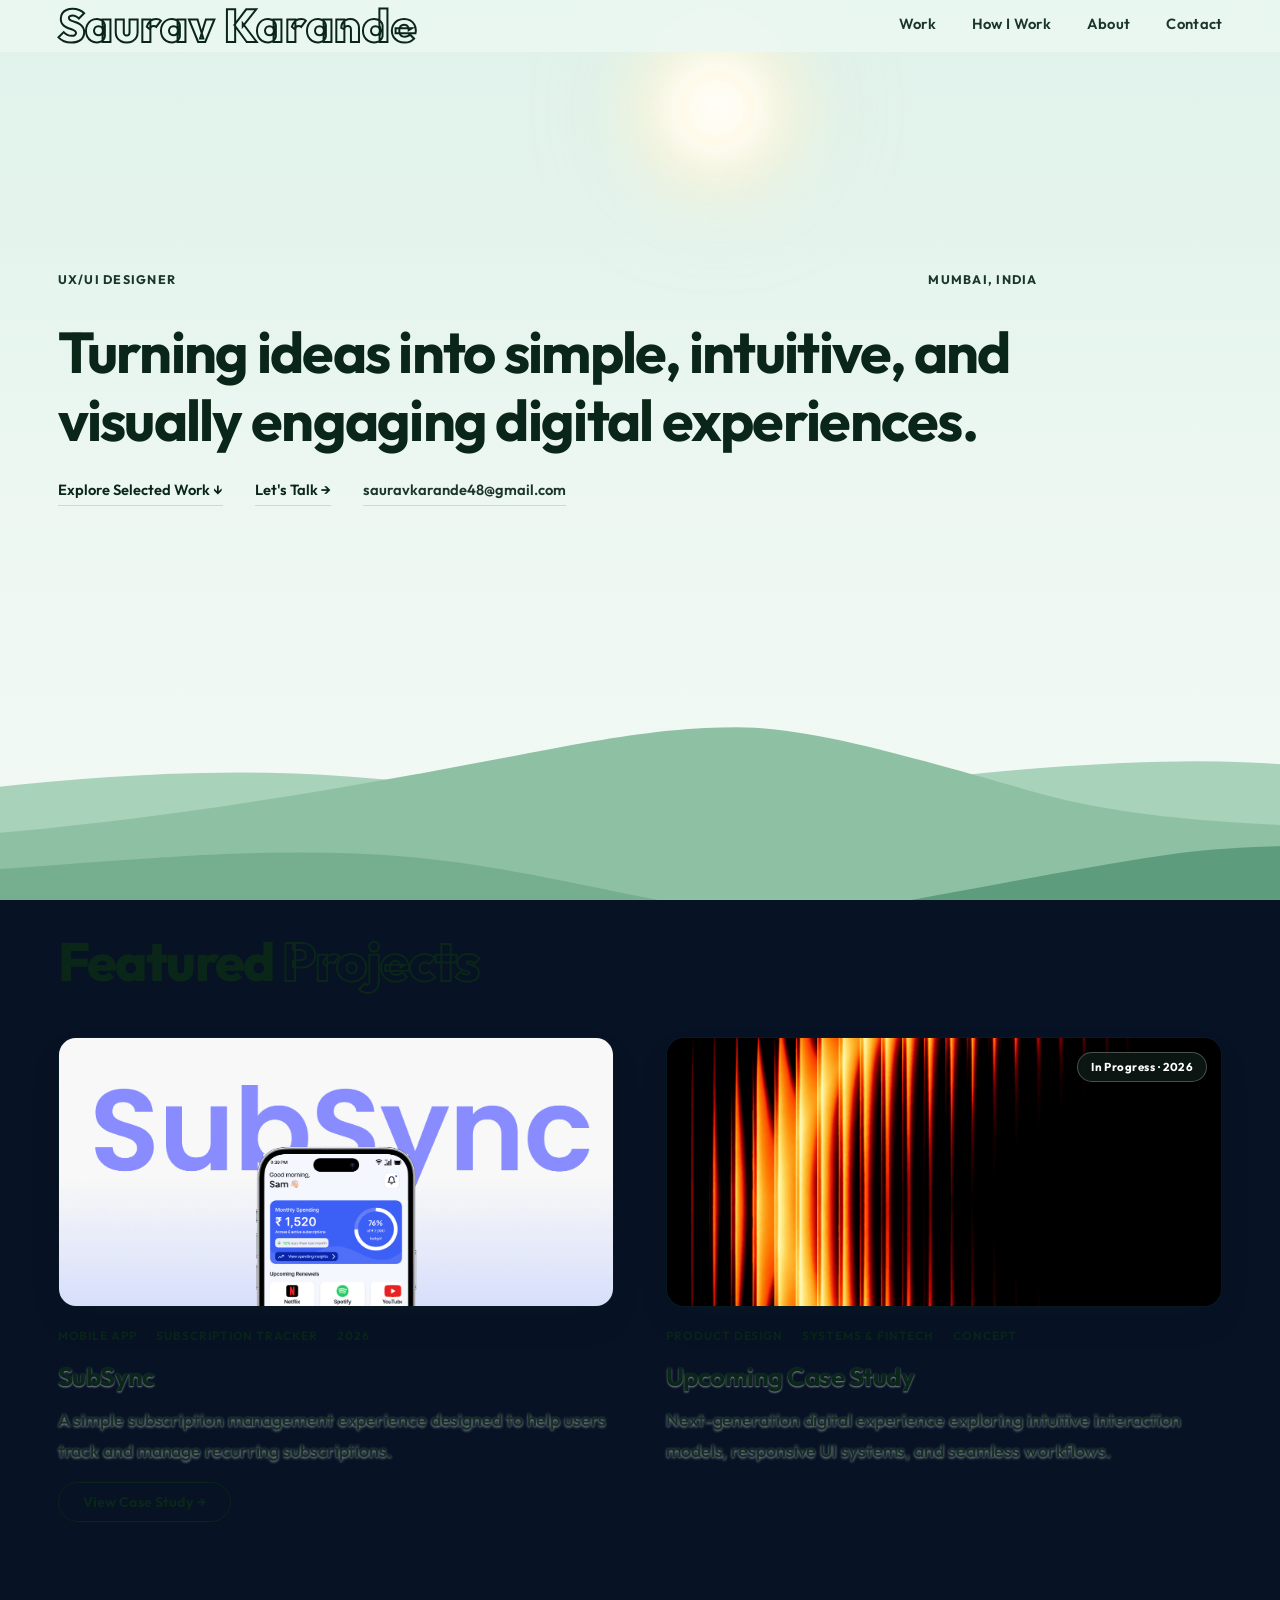
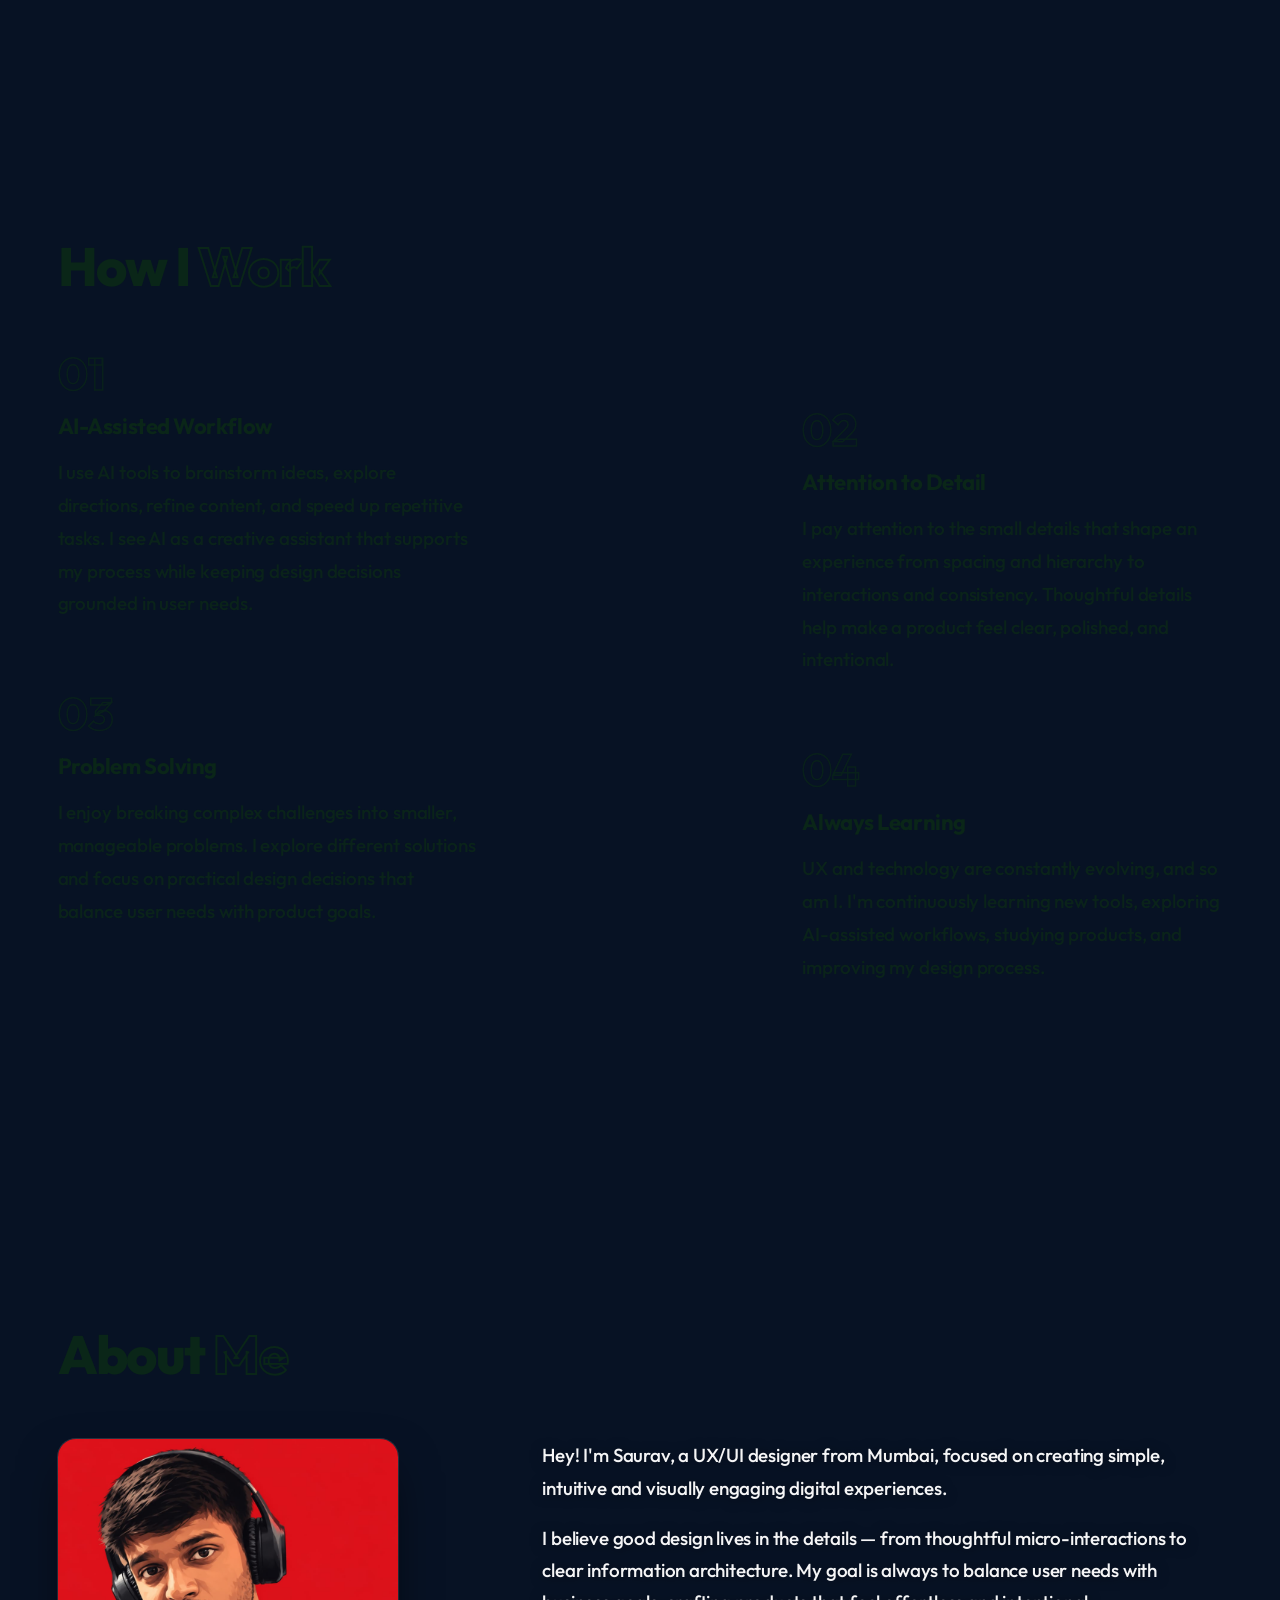
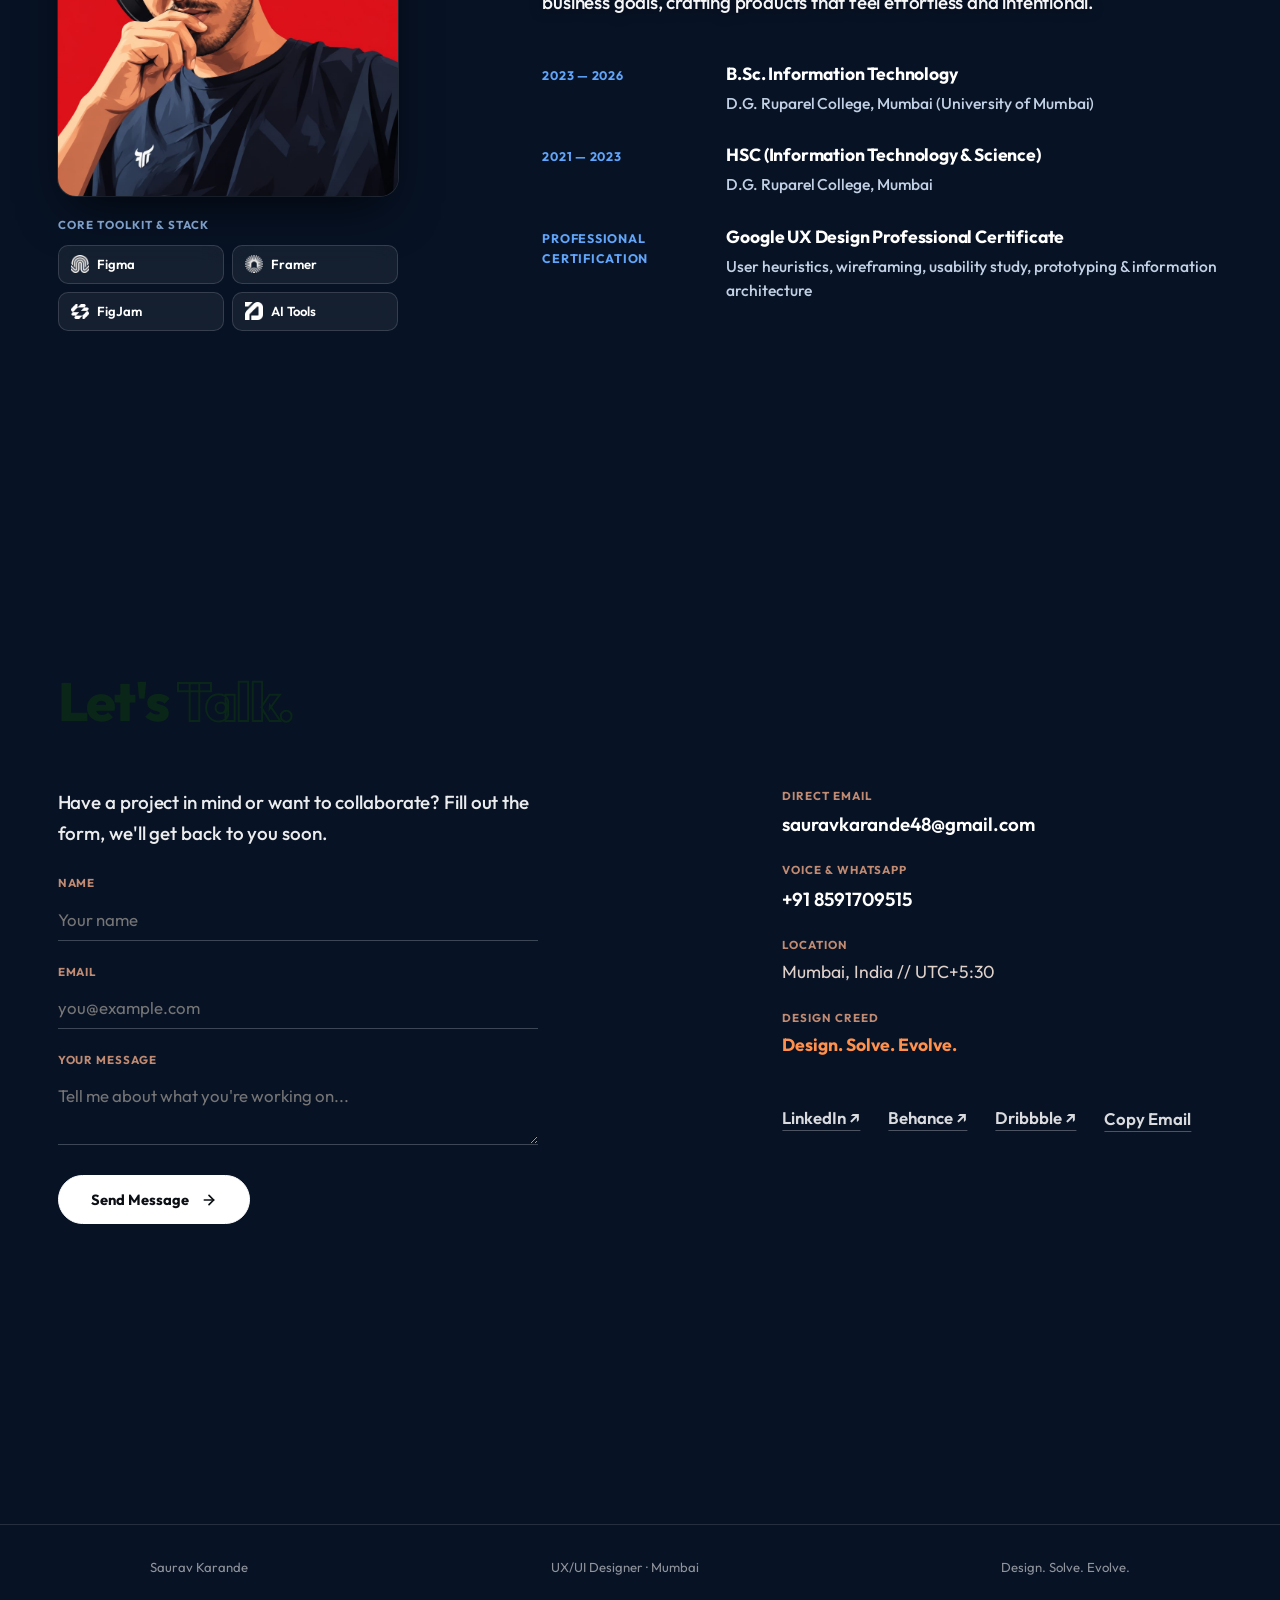
==== index.html @ a9901d32 "feat: initial commit for Saurav Karande portfolio" ====
<!DOCTYPE html>
<html lang="en">
<head>
  <meta charset="UTF-8">
  <meta name="viewport" content="width=device-width, initial-scale=1.0">
  <title>Saurav Karande — UX/UI Designer</title>
  <meta name="description" content="Portfolio of Saurav Karande. UX/UI Designer based in Mumbai, focused on creating simple, intuitive and visually engaging digital experiences.">
  
  <!-- Clean, Modern, Human Sans-Serif & Robust Geometric Typography -->
  <link rel="icon" type="image/png" href="images/saurav_avatar_sq.png">
  <link rel="preconnect" href="https://fonts.googleapis.com">
  <link rel="preconnect" href="https://fonts.gstatic.com" crossorigin>
  <link href="https://fonts.googleapis.com/css2?family=Outfit:wght@400;500;600;700;800&family=Plus+Jakarta+Sans:wght@400;500;600;700;800&display=swap" rel="stylesheet">
  
  <link rel="stylesheet" href="style.css">
</head>
<body>

  <!-- =========================================================================
       THE LIVING GEOLOGICAL HORIZON (8-Layer Panorama, Lower Placement)
       ========================================================================= -->
  <div class="geological-viewport" id="geoViewport" aria-hidden="true">
    
    <!-- Atmospheric Sky Backdrop -->
    <div class="strata-backdrop" id="strataBackdrop"></div>

    <!-- Celestial Rotating Star Field (Appears after sunset, rotates sideways on scroll) -->
    <div class="celestial-stars-wrap" id="starsWrap" aria-hidden="true">
      <canvas id="starsCanvas" class="stars-canvas"></canvas>
    </div>

    <!-- The Celestial Sun (Expansive upper sky headroom) -->
    <div class="celestial-sun-wrap" id="sunWrap">
      <div class="celestial-sun"></div>
      <div class="sun-corona"></div>
      <div class="sun-optical-flare" id="sunFlare"></div>
    </div>

    <!-- Full-Width Panoramic Mountain Strata (Resting low, rising on scroll) -->
    
    <!-- Layer 1: Distant ethereal horizon crests -->
    <div class="mountain-layer layer-1" data-speed="0.03" data-drift="0.01">
      <svg viewBox="-100 0 1800 1600" preserveAspectRatio="none" class="layer-svg">
        <path class="ridge-path" fill="var(--m-layer-1)" d="M -100 480 Q 220 430, 440 450 T 880 500 Q 1180 440, 1420 430 T 1800 480 L 1800 1600 L -100 1600 Z" />
      </svg>
    </div>

    <!-- Layer 2: The Grand Central Summit Peak -->
    <div class="mountain-layer layer-2" data-speed="0.06" data-drift="0.02">
      <svg viewBox="-100 0 1800 1600" preserveAspectRatio="none" class="layer-svg">
        <path class="ridge-path" fill="var(--m-layer-2)" d="M -100 540 C 180 520, 420 470, 650 420 C 760 395, 840 380, 920 380 C 1000 380, 1100 410, 1280 470 C 1460 530, 1640 510, 1800 540 L 1800 1600 L -100 1600 Z" />
      </svg>
    </div>

    <!-- Layer 3: Upper-mid undulating shoulders -->
    <div class="mountain-layer layer-3" data-speed="0.10" data-drift="-0.02">
      <svg viewBox="-100 0 1800 1600" preserveAspectRatio="none" class="layer-svg">
        <path class="ridge-path" fill="var(--m-layer-3)" d="M -100 590 C 140 575, 320 545, 520 565 C 700 585, 840 645, 1020 655 C 1200 665, 1440 605, 1800 585 L 1800 1600 L -100 1600 Z" />
      </svg>
    </div>

    <!-- Layer 4: Prominent mid-distance crest -->
    <div class="mountain-layer layer-4" data-speed="0.15" data-drift="0.03">
      <svg viewBox="-100 0 1800 1600" preserveAspectRatio="none" class="layer-svg">
        <path class="ridge-path" fill="var(--m-layer-4)" d="M -100 660 C 200 640, 500 670, 800 670 C 1000 670, 1220 600, 1460 560 C 1600 540, 1720 550, 1800 570 L 1800 1600 L -100 1600 Z" />
      </svg>
    </div>

    <!-- Layer 5: Lower-mid rolling range -->
    <div class="mountain-layer layer-5" data-speed="0.20" data-drift="-0.03">
      <svg viewBox="-100 0 1800 1600" preserveAspectRatio="none" class="layer-svg">
        <path class="ridge-path" fill="var(--m-layer-5)" d="M -100 720 C 140 690, 340 680, 500 720 C 680 755, 860 810, 1080 820 C 1320 830, 1560 760, 1800 740 L 1800 1600 L -100 1600 Z" />
      </svg>
    </div>

    <!-- Layer 6: Mid-lower rolling slopes -->
    <div class="mountain-layer layer-6" data-speed="0.25" data-drift="0.04">
      <svg viewBox="-100 0 1800 1600" preserveAspectRatio="none" class="layer-svg">
        <path class="ridge-path" fill="var(--m-layer-6)" d="M -100 790 C 200 780, 440 830, 700 830 C 960 830, 1220 780, 1440 800 C 1620 820, 1720 840, 1800 850 L 1800 1600 L -100 1600 Z" />
      </svg>
    </div>

    <!-- Layer 7: Lower foothills -->
    <div class="mountain-layer layer-7" data-speed="0.30" data-drift="-0.04">
      <svg viewBox="-100 0 1800 1600" preserveAspectRatio="none" class="layer-svg">
        <path class="ridge-path" fill="var(--m-layer-7)" d="M -100 860 C 260 850, 520 885, 820 870 C 1060 850, 1320 880, 1540 865 C 1660 855, 1740 865, 1800 875 L 1800 1600 L -100 1600 Z" />
      </svg>
    </div>

    <!-- Layer 8: Frontmost silhouetted ridge -->
    <div class="mountain-layer layer-8" data-speed="0.36" data-drift="0.05">
      <svg viewBox="-100 0 1800 1600" preserveAspectRatio="none" class="layer-svg">
        <path class="ridge-path" fill="var(--m-layer-8)" d="M -100 930 C 120 940, 260 970, 420 980 C 620 990, 800 1010, 1040 1010 C 1280 1010, 1500 970, 1800 990 L 1800 1600 L -100 1600 Z" />
      </svg>
    </div>

    <!-- The Earth's Molten Crust (rises at bottom) -->
    <div class="molten-crust-glow" id="moltenGlow"></div>

    <!-- Subtle atmospheric grain -->
    <div class="subtle-grain"></div>
  </div>


  <!-- =========================================================================
       MINIMAL UNINTRUSIVE HEADER (Pure Typographic Mark)
       ========================================================================= -->
  <header class="studio-header">
    <div class="header-inner">
      <a href="#top" class="studio-mark">
        <span class="mark-name">Saurav Karande</span>
      </a>

      <nav class="studio-nav">
        <a href="#work" class="nav-item">Work</a>
        <a href="#how-i-work" class="nav-item">How I Work</a>
        <a href="#about" class="nav-item">About</a>
        <a href="#contact" class="nav-item">Contact</a>
      </nav>
    </div>
  </header>


  <!-- =========================================================================
       EDITORIAL CONTENT FLOW (Sitting in Open, Luminous Upper Space)
       ========================================================================= -->
  <main class="exhibition-flow" id="top">

    <!-- =======================================================================
         1. HERO: Expansive, Modern Typography (No Photo Duplication)
         ======================================================================= -->
    <section class="monument-hero">
      
      <div class="hero-identity-line">
        <span class="spec-caps">UX/UI Designer</span>
        <span class="spec-caps">Mumbai, India</span>
      </div>

      <h1 class="monument-title">
        Turning ideas into simple, intuitive, and visually engaging digital experiences.
      </h1>

      <div class="hero-direct-links">
        <a href="#work" class="direct-link">Explore Selected Work &darr;</a>
        <a href="#contact" class="direct-link">Let's Talk &rarr;</a>
        <a href="mailto:sauravkarande48@gmail.com" class="direct-link email-link">sauravkarande48@gmail.com</a>
      </div>

    </section>


    <!-- =======================================================================
         2. SELECTED WORK: Clean, Premium Project Showcase (No Fake Console Bars)
         ======================================================================= -->
    <section class="monument-works" id="work">
      
      <div class="monument-section-head">
        <h2 class="head-title"><span class="title-solid">Featured</span> <span class="title-outline">Projects</span></h2>
      </div>

      <div class="projects-grid">
        <!-- PROJECT 01: SubSync -->
        <article class="project-showcase-card" id="project-subsync">
          <div class="project-media-wrap" id="btnOpenSubsyncCard" role="button" tabindex="0" aria-label="Open SubSync Case Study">
            <img src="images/subsync_cover.png" alt="SubSync App Mockup" class="project-media-img" loading="lazy">
            <div class="project-media-overlay">
              <span class="media-hover-pill">
                <span>View Case Study</span>
                <svg width="14" height="14" viewBox="0 0 24 24" fill="none" stroke="currentColor" stroke-width="2.5" stroke-linecap="round" stroke-linejoin="round"><path d="M5 12h14"/><path d="m12 5 7 7-7 7"/></svg>
              </span>
            </div>
          </div>

          <div class="project-meta-row">
            <div class="project-tag-list">
              <span class="proj-tag">Mobile App</span>
              <span class="proj-tag">Subscription Tracker</span>
              <span class="proj-tag">2026</span>
            </div>
            <h3 class="project-heading">SubSync</h3>
            <p class="project-summary">
              A simple subscription management experience designed to help users track and manage recurring subscriptions.
            </p>
            <div class="project-action-col">
              <button class="btn-clean-casestudy" id="btnOpenSubsyncModal" type="button">
                View Case Study &rarr;
              </button>
            </div>
          </div>
        </article>

        <!-- PROJECT 02: Upcoming Case Study -->
        <article class="project-showcase-card" id="project-upcoming">
          <div class="project-media-wrap">
            <img src="images/upcoming_cover.png" alt="Upcoming Case Study Preview" class="project-media-img" loading="lazy">
            <div class="project-media-badge">
              <span>In Progress · 2026</span>
            </div>
          </div>

          <div class="project-meta-row">
            <div class="project-tag-list">
              <span class="proj-tag">Product Design</span>
              <span class="proj-tag">Systems & FinTech</span>
              <span class="proj-tag">Concept</span>
            </div>
            <h3 class="project-heading">Upcoming Case Study</h3>
            <p class="project-summary">
              Next-generation digital experience exploring intuitive interaction models, responsive UI systems, and seamless workflows.
            </p>
          </div>
        </article>
      </div>

    </section>


    <!-- =======================================================================
         3. HOW I WORK: Unboxed 4 Pillars (2 on each side, zero card containers)
         ======================================================================= -->
    <section class="monument-manifesto" id="how-i-work">
      
      <div class="monument-section-head">
        <h2 class="head-title"><span class="title-solid">How I</span> <span class="title-outline">Work</span></h2>
      </div>

      <div class="how-i-work-spread">
        
        <!-- Left Side: Points 01 & 03 -->
        <div class="pillar-col pillar-col-left">
          <div class="unboxed-point">
            <span class="point-num">01</span>
            <h3 class="point-title">AI-Assisted Workflow</h3>
            <p class="point-desc">
              I use AI tools to brainstorm ideas, explore directions, refine content, and speed up repetitive tasks. I see AI as a creative assistant that supports my process while keeping design decisions grounded in user needs.
            </p>
          </div>

          <div class="unboxed-point">
            <span class="point-num">03</span>
            <h3 class="point-title">Problem Solving</h3>
            <p class="point-desc">
              I enjoy breaking complex challenges into smaller, manageable problems. I explore different solutions and focus on practical design decisions that balance user needs with product goals.
            </p>
          </div>
        </div>

        <!-- Right Side: Points 02 & 04 -->
        <div class="pillar-col pillar-col-right">
          <div class="unboxed-point">
            <span class="point-num">02</span>
            <h3 class="point-title">Attention to Detail</h3>
            <p class="point-desc">
              I pay attention to the small details that shape an experience from spacing and hierarchy to interactions and consistency. Thoughtful details help make a product feel clear, polished, and intentional.
            </p>
          </div>

          <div class="unboxed-point">
            <span class="point-num">04</span>
            <h3 class="point-title">Always Learning</h3>
            <p class="point-desc">
              UX and technology are constantly evolving, and so am I. I'm continuously learning new tools, exploring AI-assisted workflows, studying products, and improving my design process.
            </p>
          </div>
        </div>

      </div>

    </section>


    <!-- =======================================================================
         4. ABOUT SAURAV: Unboxed Editorial Spread (No Container Cards)
         ======================================================================= -->
    <section class="monument-biography" id="about">
      
      <div class="monument-section-head">
        <h2 class="head-title"><span class="title-solid">About</span> <span class="title-outline">Me</span></h2>
      </div>

      <div class="about-unboxed-spread">
        
        <!-- Left Side: Saurav's Portrait & Core Toolkit (Free Floating) -->
        <div class="about-visual-side">
          <div class="about-portrait-wrap">
            <img src="images/saurav_actual_portrait.png" alt="Saurav Karande" class="about-photo-unboxed" loading="lazy">
          </div>
          
          <div class="about-toolkit-wrap">
            <div class="tools-label">Core Toolkit & Stack</div>
            <div class="toolkit-chips-row">
              <div class="tool-pill">
                <img src="images/icon_figma.png" alt="Figma">
                <span>Figma</span>
              </div>
              <div class="tool-pill">
                <img src="images/icon_framer.png" alt="Framer">
                <span>Framer</span>
              </div>
              <div class="tool-pill">
                <img src="images/icon_figjam.png" alt="FigJam">
                <span>FigJam</span>
              </div>
              <div class="tool-pill">
                <img src="images/icon_ai.png" alt="AI Tools">
                <span>AI Tools</span>
              </div>
            </div>
          </div>
        </div>

        <!-- Right Side: Expansive Editorial Narrative & Education Timeline -->
        <div class="about-editorial-side">
          <div class="editorial-bio-lead">
            <p class="bio-text-lg">
              Hey! I'm Saurav, a UX/UI designer from Mumbai, focused on creating simple, intuitive and visually engaging digital experiences.
            </p>
            <p class="bio-text-lg">
              I believe good design lives in the details — from thoughtful micro-interactions to clear information architecture. My goal is always to balance user needs with business goals, crafting products that feel effortless and intentional.
            </p>
          </div>

          <div class="unboxed-timeline">
            <div class="timeline-entry">
              <span class="entry-year">2023 — 2026</span>
              <div class="entry-content">
                <h4 class="entry-title">B.Sc. Information Technology</h4>
                <p class="entry-sub">D.G. Ruparel College, Mumbai (University of Mumbai)</p>
              </div>
            </div>

            <div class="timeline-entry">
              <span class="entry-year">2021 — 2023</span>
              <div class="entry-content">
                <h4 class="entry-title">HSC (Information Technology & Science)</h4>
                <p class="entry-sub">D.G. Ruparel College, Mumbai</p>
              </div>
            </div>

            <div class="timeline-entry">
              <span class="entry-year">Professional Certification</span>
              <div class="entry-content">
                <h4 class="entry-title">Google UX Design Professional Certificate</h4>
                <p class="entry-sub">User heuristics, wireframing, usability study, prototyping & information architecture</p>
              </div>
            </div>
          </div>
        </div>

      </div>

    </section>


    <!-- =======================================================================
         5. THE CORE: Molten Magma & Unboxed "Let's talk." Spread
         ======================================================================= -->
    <section class="monument-core" id="contact">
      <div class="monument-section-head">
        <h2 class="head-title"><span class="title-solid">Let's</span> <span class="title-outline">Talk.</span></h2>
      </div>

      <div class="contact-unboxed-spread">
        
        <!-- Left Side: Editorial Lead & Minimalist Form (Aligned to left margin) -->
        <div class="contact-action-side">
          <p class="contact-lead-desc">
            Have a project in mind or want to collaborate? Fill out the form, we'll get back to you soon.
          </p>

          <form class="unboxed-contact-form" id="contactForm">
            <div class="unboxed-field">
              <label class="field-label" for="userName">Name</label>
              <input class="underline-input" type="text" id="userName" name="name" placeholder="Your name" required>
            </div>

            <div class="unboxed-field">
              <label class="field-label" for="userEmail">Email</label>
              <input class="underline-input" type="email" id="userEmail" name="email" placeholder="you@example.com" required>
            </div>

            <div class="unboxed-field">
              <label class="field-label" for="userProject">Your Message</label>
              <textarea class="underline-textarea" id="userProject" name="project" placeholder="Tell me about what you're working on..." required></textarea>
            </div>

            <button class="btn-unboxed-submit" type="submit" id="btnSubmitForm">
              <span>Send Message</span>
              <svg width="16" height="16" viewBox="0 0 24 24" fill="none" stroke="currentColor" stroke-width="2.5" stroke-linecap="round" stroke-linejoin="round"><path d="M5 12h14"/><path d="m12 5 7 7-7 7"/></svg>
            </button>
          </form>
        </div>

        <!-- Right Side: Direct Coordinates & Network -->
        <div class="contact-details-side">
          <div class="direct-channel-list">
            <div class="direct-channel-item">
              <span class="channel-label">Direct Email</span>
              <a href="mailto:sauravkarande48@gmail.com" class="channel-value email-value">sauravkarande48@gmail.com</a>
            </div>

            <div class="direct-channel-item">
              <span class="channel-label">Voice & WhatsApp</span>
              <a href="tel:+918591709515" class="channel-value">+91 8591709515</a>
            </div>

            <div class="direct-channel-item">
              <span class="channel-label">Location</span>
              <span class="channel-value-static">Mumbai, India // UTC+5:30</span>
            </div>

            <div class="direct-channel-item">
              <span class="channel-label">Design Creed</span>
              <span class="channel-creed">Design. Solve. Evolve.</span>
            </div>
          </div>

          <div class="unboxed-network-row">
            <a href="https://www.linkedin.com/in/saurav-karande-789328412/" target="_blank" rel="noopener noreferrer" class="social-text-link">LinkedIn &nearr;</a>
            <a href="https://www.behance.net/sauravkarande11" target="_blank" rel="noopener noreferrer" class="social-text-link">Behance &nearr;</a>
            <a href="https://dribbble.com/saurav-karande" target="_blank" rel="noopener noreferrer" class="social-text-link">Dribbble &nearr;</a>
            <button class="social-text-link copy-pill" id="btnCopyEmail" type="button">Copy Email</button>
          </div>
        </div>

      </div>

    </section>

  </main>


  <!-- =========================================================================
       CLEAN FULL-RES CASE STUDY MODAL LIGHTBOX (SUBSYNC)
       ========================================================================= -->
  <div class="case-modal" id="subsyncModal" role="dialog" aria-modal="true" aria-label="SubSync Case Study Slides">
    <div class="modal-dialog">
      <div class="modal-header">
        <div class="modal-title-group">
          <h4 class="modal-title">SubSync Case Study</h4>
          <span class="modal-counter" id="modalSlideCounter">Board 1 of 6</span>
        </div>
        <button class="modal-close-btn" id="modalCloseBtn" aria-label="Close dialog">&times;</button>
      </div>
      <div class="modal-body" id="modalBody">
        <img src="images/subsync_overview.png" alt="SubSync Case Study Board" class="modal-slide-img" id="modalSlideImg">
      </div>
      <div class="modal-footer">
        <button class="modal-nav-btn" id="btnModalPrev" type="button">&larr; Previous</button>
        <span class="modal-caption" id="modalSlideCaption">Project Overview</span>
        <button class="modal-nav-btn" id="btnModalNext" type="button">Next &rarr;</button>
      </div>
    </div>
  </div>


  <!-- =========================================================================
       SUBTLE ARCHITECTURAL FOOTER
       ========================================================================= -->
  <footer class="monument-footer">
    <div class="footer-inner">
      <span>Saurav Karande</span>
      <span>UX/UI Designer · Mumbai</span>
      <span>Design. Solve. Evolve.</span>
    </div>
  </footer>

  <div class="minimal-toast" id="minimalToast" role="status">
    Copied to clipboard
  </div>

  <script src="script.js"></script>
</body>
</html>
---- style.css ----
/* ==========================================================================
   SAURAV KARANDE — UI/UX & PRODUCT DESIGN PORTFOLIO
   The Living Horizon: 8-Layer Mountain Panorama Pulled Lower for Open Sky
   Syne & Instrument Serif & Plus Jakarta Sans · Specimen Architecture Loupe
   Living Volcanic Magma Canvas · Whisper Elevation Gauge · Zero AI Slop
   ========================================================================== */

:root {
  /* Dynamic Gradients & Colors (Interpolated in script.js) */
  --sky-gradient: linear-gradient(180deg, #daeee6 0%, #f0faf4 100%);
  
  /* 8 Mountain Ridge Fills (Lush Alpine Morning Greens) */
  --m-layer-1: #a2ccb4;
  --m-layer-2: #88ba9e;
  --m-layer-3: #70a88a;
  --m-layer-4: #5a9678;
  --m-layer-5: #468466;
  --m-layer-6: #347256;
  --m-layer-7: #266046;
  --m-layer-8: #1a4e38;

  /* The Celestial Sun */
  --sun-y: 0;
  --sun-scale: 1;
  --sun-opacity: 1;
  --sun-core: #ffffff;
  --sun-glow: rgba(255, 255, 255, 0.95);
  --sun-corona: rgba(255, 235, 175, 0.55);

  /* Molten Crust Heat */
  --molten-glow-opacity: 0;

  /* Dynamic Contrast Typography */
  --text-hero-title: #0a2618;
  --text-hero-sub: rgba(10, 38, 24, 0.92);
  --text-primary: #0a2618;
  --text-secondary: rgba(10, 38, 24, 0.86);
  --text-muted: rgba(10, 38, 24, 0.60);
  --text-shadow-active: none;
  --border-line: rgba(20, 56, 40, 0.15);
  --header-bg: rgba(235, 248, 242, 0.88);

  /* Typography - Clean Modern Sans & Thick Geometric Paragraphs */
  --font-sans: 'Outfit', 'Plus Jakarta Sans', -apple-system, BlinkMacSystemFont, "Segoe UI", sans-serif;
  --font-para: 'Outfit', 'Plus Jakarta Sans', -apple-system, BlinkMacSystemFont, "Segoe UI", sans-serif;
  --font-serif: 'Outfit', 'Plus Jakarta Sans', -apple-system, BlinkMacSystemFont, "Segoe UI", sans-serif;
  --font-syne: 'Outfit', 'Plus Jakarta Sans', -apple-system, BlinkMacSystemFont, "Segoe UI", sans-serif;
}

/* High-Performance Theme Classes (Luminous Midnight Blue Atmosphere) */
body.dark-strata {
  --text-hero-title: #ffffff;
  --text-hero-sub: rgba(255, 255, 255, 0.9);
  --text-primary: #ffffff;
  --text-secondary: rgba(225, 240, 255, 0.88);
  --text-muted: rgba(165, 205, 255, 0.7);
  --text-shadow-active: 0 2px 14px rgba(4, 12, 28, 0.85);
  --header-bg: rgba(10, 24, 52, 0.85);
  --border-line: rgba(100, 175, 255, 0.22);
}

/* Base Reset (Native friction-free scrolling on Windows mouse wheels) */
*, *::before, *::after {
  box-sizing: border-box;
  margin: 0;
  padding: 0;
}

html {
  font-size: 16px;
  background-color: #071224;
  color: var(--text-primary);
  font-family: var(--font-sans);
  text-rendering: optimizeLegibility;
  -webkit-font-smoothing: antialiased;
  -moz-osx-font-smoothing: grayscale;
}

body {
  min-height: 100vh;
  position: relative;
  overflow-x: hidden;
  line-height: 1.6;
}

/* Global Robust, Thick Paragraph Typography */
p {
  font-family: var(--font-para);
  font-weight: 500;
  letter-spacing: -0.005em;
}

::selection {
  background: #e25b30;
  color: #ffffff;
}

/* ==========================================================================
   THE 8-LAYER LIVING HORIZON VIEWPORT (HARDWARE COMPOSITED & ISOLATED)
   ========================================================================== */
.geological-viewport {
  position: fixed;
  top: 0;
  left: 0;
  width: 100vw;
  height: 100vh;
  pointer-events: none;
  z-index: 0;
  overflow: hidden;
  contain: strict;
  transform: translateZ(0);
}

/* Backdrop extends past screen to prevent edge gaps */
.strata-backdrop {
  position: absolute;
  top: -6%;
  left: -6%;
  width: 112%;
  height: 112%;
  background: var(--sky-gradient);
  transform: translateZ(0);
}

/* Celestial Rotating Star Field (Hardware-Accelerated Rotational Dome) */
.celestial-stars-wrap {
  position: absolute;
  top: -25%;
  left: -25%;
  width: 150%;
  height: 150%;
  pointer-events: none;
  z-index: 1;
  opacity: 0;
  transform-origin: 50% 85%;
  will-change: transform, opacity;
  transition: opacity 0.35s ease;
}

.stars-canvas {
  width: 100%;
  height: 100%;
  display: block;
}

/* The Celestial Sinking Sun (Expansive upper sky room) */
.celestial-sun-wrap {
  position: absolute;
  top: 70px;
  left: 56%;
  transform: translate3d(-50%, 0, 0);
  pointer-events: none;
  z-index: 1;
  will-change: transform, opacity;
}

.celestial-sun {
  width: 76px;
  height: 76px;
  border-radius: 50%;
  background: radial-gradient(circle, #ffffff 0%, #fffef8 46%, #fff6de 74%, transparent 100%);
  filter: blur(1.5px);
  box-shadow: 
    0 0 28px 12px rgba(255, 255, 255, 0.95),
    0 0 70px 30px rgba(255, 246, 218, 0.5),
    0 0 110px 45px rgba(255, 238, 195, 0.25);
}

.sun-corona {
  position: absolute;
  top: -50px;
  left: -50px;
  width: 176px;
  height: 176px;
  border-radius: 50%;
  background: radial-gradient(circle, rgba(255, 255, 255, 0.7) 0%, rgba(255, 248, 222, 0.35) 45%, rgba(255, 236, 185, 0.12) 68%, transparent 78%);
  filter: blur(18px);
  pointer-events: none;
}

.sun-optical-flare {
  position: absolute;
  top: -85px;
  left: -85px;
  width: 246px;
  height: 246px;
  border-radius: 50%;
  pointer-events: none;
  background: radial-gradient(circle, rgba(255, 250, 230, 0.25) 0%, rgba(255, 240, 195, 0.08) 50%, transparent 75%);
  filter: blur(24px);
}

/* Mountain Layers: Hardware Accelerated & Contained */
.mountain-layer {
  position: absolute;
  top: 0;
  left: -7%;
  width: 114%;
  height: 125vh;
  contain: layout paint;
  transform: translate3d(0, 0, 0);
  will-change: transform;
  backface-visibility: hidden;
}

.mountain-layer.layer-1 { z-index: 2; }
.mountain-layer.layer-2 { z-index: 3; }
.mountain-layer.layer-3 { z-index: 4; }
.mountain-layer.layer-4 { z-index: 5; }
.mountain-layer.layer-5 { z-index: 6; }
.mountain-layer.layer-6 { z-index: 7; }
.mountain-layer.layer-7 { z-index: 8; }
.mountain-layer.layer-8 { z-index: 9; }

.layer-svg {
  width: 100%;
  height: 100%;
  display: block;
}

/* Crisp Geometric Paths with ZERO CPU Drop-Shadow Bottleneck */
.ridge-path {
  shape-rendering: geometricPrecision;
}

/* Molten Crust Heat Glow - Completely hidden to eliminate any glow dome */
.molten-crust-glow {
  display: none !important;
}

.subtle-grain {
  display: none;
}


/* ==========================================================================
   WHISPER-QUIET GEOLOGICAL ELEVATION GAUGE (Right Edge Instrument)
   ========================================================================== */
.elevation-gauge {
  position: fixed;
  right: 24px;
  top: 50%;
  transform: translateY(-50%);
  z-index: 90;
  display: flex;
  flex-direction: row-reverse;
  align-items: center;
  gap: 12px;
  pointer-events: none;
}

.gauge-track {
  width: 2px;
  height: 120px;
  background: rgba(255, 255, 255, 0.2);
  border-radius: 9999px;
  position: relative;
  overflow: hidden;
  flex-shrink: 0;
}

.gauge-thumb {
  position: absolute;
  top: 0;
  left: 0;
  width: 100%;
  height: 24px;
  background: var(--text-hero-title);
  border-radius: 9999px;
  transition: transform 0.08s linear, background 0.3s ease;
}

.gauge-readout {
  display: flex;
  flex-direction: column;
  align-items: flex-end;
  text-align: right;
  width: 130px;
  flex-shrink: 0;
  gap: 2px;
}

.gauge-value {
  font-family: var(--font-syne);
  font-size: 0.74rem;
  font-weight: 700;
  letter-spacing: 0.06em;
  font-variant-numeric: tabular-nums;
  color: var(--text-hero-title);
  text-shadow: var(--text-shadow-active);
  transition: color 0.3s ease;
  white-space: nowrap;
}

.gauge-phase {
  font-size: 0.65rem;
  text-transform: uppercase;
  letter-spacing: 0.08em;
  color: var(--text-muted);
  text-shadow: var(--text-shadow-active);
  transition: color 0.3s ease;
  white-space: nowrap;
}


/* ==========================================================================
   MINIMAL ARCHITECTURAL STUDIO HEADER (BLURRED SAFE ZONE)
   ========================================================================== */
.studio-header {
  position: fixed;
  top: 0;
  left: 0;
  right: 0;
  z-index: 100;
  padding: 4px 0;
  backdrop-filter: blur(20px);
  -webkit-backdrop-filter: blur(20px);
  background: var(--header-bg);
  border-bottom: none;
  transition: background 0.3s ease;
  pointer-events: none;
}

.header-inner {
  max-width: 1480px;
  margin: 0 auto;
  padding: 0 clamp(24px, 4.5vw, 64px);
  display: flex;
  justify-content: space-between;
  align-items: center;
  pointer-events: auto;
}

.studio-mark {
  display: flex;
  align-items: center;
  gap: 16px;
  text-decoration: none;
  color: inherit;
}

.studio-avatar-icon {
  width: 32px;
  height: 32px;
  border-radius: 50%;
  object-fit: cover;
  border: 1.5px solid var(--border-line);
  box-shadow: 0 2px 8px rgba(0, 0, 0, 0.25);
  flex-shrink: 0;
}

.studio-mark-text {
  display: flex;
  align-items: center;
  gap: 10px;
}

.mark-name {
  font-family: var(--font-sans);
  font-size: clamp(2.45rem, 3.6vw, 3.25rem);
  font-weight: 800;
  -webkit-text-stroke: 2px var(--text-hero-title);
  color: transparent;
  letter-spacing: 0.015em;
  line-height: 0.95;
  display: inline-block;
  text-shadow: none;
  transition: -webkit-text-stroke 0.3s ease, color 0.25s ease;
}

body.dark-strata .mark-name {
  font-size: clamp(2.45rem, 3.6vw, 3.25rem);
  font-weight: 800;
  -webkit-text-stroke: 2px #ffffff;
  color: transparent;
  letter-spacing: 0.015em;
  line-height: 0.95;
  text-shadow: none;
}

.studio-mark:hover .mark-name {
  color: var(--text-hero-title);
}

body.dark-strata .studio-mark:hover .mark-name {
  color: #ffffff;
}

.mark-sub {
  font-family: var(--font-sans);
  font-size: 0.78rem;
  font-weight: 700;
  color: var(--text-hero-sub);
  text-transform: uppercase;
  letter-spacing: 0.08em;
  text-shadow: var(--text-shadow-active);
  transition: color 0.3s ease;
  align-self: center;
  transform: translateY(-2px);
}

.studio-nav {
  display: flex;
  align-items: center;
  gap: 36px;
  transform: translateY(-2px);
}

.nav-item {
  font-size: 0.92rem;
  font-weight: 600;
  color: var(--text-hero-sub);
  text-decoration: none;
  text-shadow: var(--text-shadow-active);
  transition: all 0.2s ease;
  letter-spacing: 0.02em;
  display: inline-flex;
  align-items: center;
}

body.dark-strata .nav-item {
  color: rgba(255, 255, 255, 0.85);
  font-weight: 700;
}

body.dark-strata .nav-item:hover {
  -webkit-text-stroke: 0.8px #ffffff;
  color: transparent;
}

.nav-item:hover {
  color: var(--text-hero-title);
}


/* ==========================================================================
   EDITORIAL CONTENT FLOW
   ========================================================================== */
.exhibition-flow {
  position: relative;
  z-index: 20;
  max-width: 1480px;
  margin: 0 auto;
  padding: 0 clamp(24px, 4.5vw, 64px) 120px;
}


/* ==========================================================================
   1. HERO: Sits in Open, Luminous Upper Sky (Zero colored words)
   ========================================================================= */
.monument-hero {
  min-height: 94vh;
  display: flex;
  flex-direction: column;
  justify-content: center;
  padding-top: 170px;
  padding-bottom: 240px;
  max-width: 980px;
}

.hero-identity-line {
  display: flex;
  justify-content: space-between;
  align-items: baseline;
  margin-bottom: 28px;
  text-shadow: var(--text-shadow-active);
}

.spec-caps {
  font-family: var(--font-sans);
  font-size: 0.78rem;
  font-weight: 700;
  letter-spacing: 0.1em;
  text-transform: uppercase;
  color: var(--text-hero-sub);
  transition: color 0.3s ease;
}

.monument-title {
  font-family: var(--font-sans);
  font-size: clamp(2.4rem, 4.5vw, 3.8rem);
  font-weight: 700;
  line-height: 1.18;
  letter-spacing: -0.03em;
  color: var(--text-hero-title);
  margin-bottom: 24px;
  text-shadow: var(--text-shadow-active);
  transition: color 0.3s ease;
}

/* Explicitly NO colored words */
.monument-title em {
  font-style: normal;
  color: inherit;
}

.hero-manifesto-lead {
  max-width: 720px;
  margin-bottom: 36px;
}

.hero-manifesto-lead p {
  font-family: var(--font-para);
  font-size: clamp(1.15rem, 1.45vw, 1.32rem);
  font-weight: 500;
  line-height: 1.72;
  color: var(--text-hero-sub);
  text-shadow: var(--text-shadow-active);
  transition: color 0.3s ease;
}

.hero-direct-links {
  display: flex;
  align-items: center;
  gap: 32px;
  flex-wrap: wrap;
}

.direct-link {
  font-size: 0.92rem;
  font-weight: 600;
  color: var(--text-hero-title);
  text-decoration: none;
  border-bottom: 1.5px solid var(--border-line);
  padding-bottom: 3px;
  text-shadow: var(--text-shadow-active);
  transition: all 0.2s ease;
}

.direct-link:hover {
  border-color: var(--text-hero-title);
  transform: translateY(-1px);
}

.email-link {
  color: var(--text-hero-sub);
}


/* ==========================================================================
   SECTION ARCHITECTURE HEADER
   ========================================================================== */
.monument-section-head {
  display: flex;
  align-items: baseline;
  gap: 16px;
  border-top: none;
  padding-top: 0;
  margin-bottom: 44px;
}

.head-num {
  font-family: var(--font-syne);
  font-size: 0.88rem;
  font-weight: 800;
  letter-spacing: 0.05em;
  font-variant-numeric: tabular-nums;
  color: var(--text-muted);
  text-shadow: var(--text-shadow-active);
  transition: color 0.3s ease;
}

.head-title {
  font-family: var(--font-sans);
  font-size: clamp(2.4rem, 4.2vw, 3.4rem);
  font-weight: 800;
  color: var(--text-hero-title);
  letter-spacing: -0.03em;
  line-height: 1.15;
  text-shadow: var(--text-shadow-active);
  transition: color 0.3s ease;
}


/* ==========================================================================
   2. SELECTED ENDEAVORS (SPECIMEN ARCHITECTURE LOUPE)
   ========================================================================== */
.monument-works {
  min-height: 105vh;
  padding: 180px 0 200px;
}

.artifact-block {
  margin-bottom: 120px;
}

.artifact-block:last-child {
  margin-bottom: 40px;
}

.artifact-meta-bar {
  display: flex;
  justify-content: space-between;
  align-items: baseline;
  flex-wrap: wrap;
  gap: 14px;
  margin-bottom: 16px;
}

.artifact-title {
  font-family: var(--font-serif);
  font-size: clamp(2.4rem, 4.2vw, 3.4rem);
  font-weight: 400;
  color: var(--text-primary);
  line-height: 1.1;
  text-shadow: var(--text-shadow-active);
  transition: color 0.3s ease;
}

.artifact-spec {
  font-size: 0.82rem;
  font-weight: 600;
  text-transform: uppercase;
  letter-spacing: 0.08em;
  color: var(--text-muted);
  text-shadow: var(--text-shadow-active);
  transition: color 0.3s ease;
}

.artifact-premise {
  font-size: 1.05rem;
  line-height: 1.7;
  color: var(--text-secondary);
  max-width: 680px;
  margin-bottom: 24px;
  text-shadow: var(--text-shadow-active);
  transition: color 0.3s ease;
}

/* REFINED MOCKUP DISPLAY WITH INTEGRATED CONSOLE HEADER */
.artifact-display {
  display: flex;
  justify-content: center;
  align-items: center;
  margin: 16px 0 20px;
}

.artifact-frame {
  max-width: 820px;
  width: 100%;
  border-radius: 16px;
  overflow: hidden;
  box-shadow: 0 24px 50px -12px rgba(0, 0, 0, 0.7), 0 0 0 1px rgba(255, 255, 255, 0.16);
  background: rgba(10, 15, 20, 0.95);
  position: relative;
  transition: transform 0.35s ease, box-shadow 0.35s ease;
}

.artifact-frame:hover {
  transform: translateY(-4px);
  box-shadow: 0 30px 64px -12px rgba(0, 0, 0, 0.82), 0 0 0 1px rgba(255, 255, 255, 0.28);
}

/* Integrated Frame Console Bar */
.frame-console-bar {
  display: flex;
  justify-content: space-between;
  align-items: center;
  padding: 10px 18px;
  background: rgba(14, 20, 28, 0.96);
  border-bottom: 1px solid rgba(255, 255, 255, 0.12);
  backdrop-filter: blur(16px);
  -webkit-backdrop-filter: blur(16px);
  z-index: 5;
}

.console-title {
  display: flex;
  align-items: center;
  gap: 8px;
}

.console-dot {
  width: 7px;
  height: 7px;
  border-radius: 50%;
  background: #10b981;
  box-shadow: 0 0 8px rgba(16, 185, 129, 0.7);
}

.console-name {
  font-family: var(--font-syne);
  font-size: 0.72rem;
  font-weight: 700;
  letter-spacing: 0.08em;
  color: rgba(255, 255, 255, 0.8);
}

/* Specimen Toggle Bar (Segmented Control) */
.specimen-toggle-bar {
  display: inline-flex;
  padding: 3px;
  background: rgba(255, 255, 255, 0.08);
  border: 1px solid rgba(255, 255, 255, 0.14);
  border-radius: 9999px;
}

.specimen-tab {
  border: none;
  background: transparent;
  padding: 4px 14px;
  border-radius: 9999px;
  font-family: var(--font-sans);
  font-size: 0.74rem;
  font-weight: 600;
  color: rgba(255, 255, 255, 0.65);
  cursor: pointer;
  transition: all 0.2s ease;
}

.specimen-tab:hover {
  color: #ffffff;
}

.specimen-tab.active {
  background: #ffffff !important;
  color: #0a0f14 !important; /* PURE HIGH-CONTRAST BLACK ON WHITE PILL */
  font-weight: 700 !important;
  box-shadow: 0 2px 8px rgba(0, 0, 0, 0.45);
}

.console-status {
  font-family: monospace;
  font-size: 0.68rem;
  letter-spacing: 0.06em;
  color: rgba(255, 255, 255, 0.5);
}

.frame-layer {
  display: none;
  width: 100%;
  animation: frameFadeIn 0.3s ease;
}

.frame-layer.active {
  display: block;
}

@keyframes frameFadeIn {
  from { opacity: 0; transform: scale(0.985); }
  to { opacity: 1; transform: scale(1); }
}

.artifact-render {
  width: 100%;
  height: 440px;
  object-fit: contain;
  object-position: center top;
  background: #090d12;
  display: block;
}

/* BLUEPRINT CARD (Surgical Architectural UX Blueprint) */
.blueprint-card {
  background: rgba(12, 17, 24, 0.96);
  padding: 24px;
  min-height: 290px;
  display: flex;
  flex-direction: column;
  justify-content: space-between;
}

.bp-top {
  display: flex;
  justify-content: space-between;
  align-items: center;
  padding-bottom: 12px;
  border-bottom: 1px solid rgba(255, 255, 255, 0.12);
}

.bp-badge {
  font-family: var(--font-syne);
  font-size: 0.72rem;
  font-weight: 700;
  letter-spacing: 0.08em;
  color: #5eead4;
}

.bp-code {
  font-family: monospace;
  font-size: 0.7rem;
  color: rgba(255, 255, 255, 0.55);
  letter-spacing: 0.05em;
}

.bp-pipeline {
  display: flex;
  flex-direction: column;
  gap: 12px;
  padding: 14px 0;
}

.bp-step {
  display: flex;
  align-items: baseline;
  gap: 12px;
  font-size: 0.82rem;
}

.bp-step-num {
  font-family: var(--font-syne);
  font-size: 0.72rem;
  font-weight: 700;
  color: #5eead4;
}

.bp-step strong {
  color: #ffffff;
  font-weight: 600;
  min-width: 130px;
}

.bp-step span {
  color: rgba(255, 255, 255, 0.75);
}

.bp-tokens {
  display: flex;
  justify-content: space-between;
  flex-wrap: wrap;
  gap: 8px;
  padding-top: 12px;
  border-top: 1px solid rgba(255, 255, 255, 0.12);
  font-family: monospace;
  font-size: 0.74rem;
  color: rgba(255, 255, 255, 0.65);
}

.bp-tokens code {
  color: #5eead4; /* Architectural teal instead of orange */
  font-weight: 600;
}


/* ==========================================================================
   3. DESIGN MANIFESTO (RAW HUMAN PERSPECTIVE)
   ========================================================================== */
.monument-manifesto {
  padding: 70px 0;
}

.manifesto-flow {
  display: grid;
  grid-template-columns: 1fr 1fr;
  gap: 44px 56px;
}

.manifesto-item {
  display: flex;
  gap: 20px;
}

.manifesto-mark {
  font-family: var(--font-syne);
  font-size: 1.1rem;
  font-weight: 800;
  color: var(--text-muted);
  padding-top: 2px;
  text-shadow: var(--text-shadow-active);
  transition: color 0.3s ease;
}

.manifesto-statement h4 {
  font-size: 1.08rem;
  font-weight: 600;
  color: var(--text-primary);
  margin-bottom: 8px;
  letter-spacing: -0.01em;
  line-height: 1.45;
  text-shadow: var(--text-shadow-active);
  transition: color 0.3s ease;
}

.manifesto-statement p {
  font-size: 0.94rem;
  line-height: 1.68;
  color: var(--text-secondary);
  text-shadow: var(--text-shadow-active);
  transition: color 0.3s ease;
}


/* ==========================================================================
   4. BIOGRAPHY & ROOTS
   ========================================================================== */
.monument-biography {
  padding: 70px 0;
}

.biography-columns {
  display: grid;
  grid-template-columns: 1fr 1fr;
  gap: 56px;
}

.bio-droptext {
  font-size: 1.05rem;
  line-height: 1.75;
  color: var(--text-secondary);
  margin-bottom: 24px;
  text-shadow: var(--text-shadow-active);
  transition: color 0.3s ease;
}

.biography-timeline {
  display: flex;
  flex-direction: column;
  gap: 24px;
}

.record-row {
  display: flex;
  flex-direction: column;
  gap: 4px;
  padding-bottom: 20px;
  border-bottom: 1px solid var(--border-line);
  transition: border-color 0.3s ease;
}

.record-row:last-child {
  border-bottom: none;
  padding-bottom: 0;
}

.record-year {
  font-family: var(--font-syne);
  font-size: 0.78rem;
  font-weight: 700;
  font-variant-numeric: tabular-nums;
  color: var(--text-muted);
  text-transform: uppercase;
  letter-spacing: 0.08em;
  text-shadow: var(--text-shadow-active);
  transition: color 0.3s ease;
}

.record-info strong {
  display: block;
  font-size: 0.96rem;
  font-weight: 600;
  color: var(--text-primary);
  text-shadow: var(--text-shadow-active);
  transition: color 0.3s ease;
}

.record-info span {
  display: block;
  font-size: 0.88rem;
  color: var(--text-secondary);
  line-height: 1.5;
  text-shadow: var(--text-shadow-active);
  transition: color 0.3s ease;
}


/* ==========================================================================
   5. THE CORE (MOLTEN EARTH CRUST & LIVING MAGMA CANVAS)
   ========================================================================== */
.monument-core {
  padding: 90px 0 60px;
  position: relative;
}

/* Living Magma Embers Canvas - Disabled to eliminate glow */
.magma-canvas {
  display: none !important;
}

.core-statement-wrap {
  position: relative;
  z-index: 10;
}

.core-invitation {
  font-family: var(--font-sans);
  font-size: clamp(2.6rem, 4.8vw, 4.2rem);
  font-weight: 700;
  line-height: 1.15;
  letter-spacing: -0.025em;
  color: #ffffff;
  letter-spacing: -0.02em;
  margin-bottom: 44px;
  text-shadow: 0 4px 30px rgba(0, 0, 0, 0.7);
}

.core-contact-channels {
  display: grid;
  grid-template-columns: repeat(auto-fit, minmax(220px, 1fr));
  gap: 32px;
  margin-bottom: 44px;
  padding-bottom: 34px;
  border-bottom: 1px solid rgba(255, 255, 255, 0.2);
}

.channel-cell {
  display: flex;
  flex-direction: column;
  gap: 6px;
}

.channel-tag {
  font-family: var(--font-syne);
  font-size: 0.74rem;
  font-weight: 700;
  text-transform: uppercase;
  letter-spacing: 0.1em;
  color: rgba(255, 255, 255, 0.6);
}

.channel-link {
  font-size: 1.05rem;
  font-weight: 500;
  color: #ffffff;
  text-decoration: none;
  text-shadow: 0 2px 10px rgba(0, 0, 0, 0.6);
  transition: color 0.2s ease;
}

.channel-link:hover {
  color: #ff914d;
}

.channel-static {
  font-size: 0.96rem;
  color: rgba(255, 255, 255, 0.9);
  text-shadow: 0 2px 10px rgba(0, 0, 0, 0.6);
}

.core-network-links {
  display: flex;
  align-items: center;
  flex-wrap: wrap;
  gap: 28px;
}

.net-link {
  font-size: 0.94rem;
  font-weight: 500;
  color: rgba(255, 255, 255, 0.9);
  text-decoration: none;
  text-shadow: 0 2px 10px rgba(0, 0, 0, 0.6);
  transition: color 0.2s ease;
}

.net-link:hover {
  color: #ffffff;
}

.btn-copy-wire {
  background: transparent;
  border: 1px solid rgba(255, 255, 255, 0.32);
  padding: 8px 22px;
  border-radius: 9999px;
  font-size: 0.86rem;
  color: #ffffff;
  cursor: pointer;
  transition: all 0.2s ease;
}

.btn-copy-wire:hover {
  border-color: rgba(255, 255, 255, 0.7);
  background: rgba(255, 255, 255, 0.1);
}


/* ==========================================================================
   MINIMAL ARCHITECTURAL FOOTER
   ========================================================================= */
.monument-footer {
  position: relative;
  z-index: 20;
  border-top: 1px solid rgba(255, 255, 255, 0.12);
  padding: 32px 40px;
  font-size: 0.82rem;
  color: rgba(255, 255, 255, 0.55);
}

.footer-inner {
  max-width: 980px;
  margin: 0 auto;
  display: flex;
  justify-content: space-between;
  align-items: center;
  flex-wrap: wrap;
  gap: 16px;
}


/* ==========================================================================
   MINIMAL TOAST NOTIFICATION
   ========================================================================= */
.minimal-toast {
  position: fixed;
  bottom: 32px;
  left: 50%;
  transform: translateX(-50%) translateY(20px);
  background: rgba(18, 16, 14, 0.94);
  border: 1px solid rgba(255, 255, 255, 0.2);
  border-radius: 9999px;
  padding: 8px 22px;
  color: #ffffff;
  font-size: 0.82rem;
  box-shadow: 0 8px 24px rgba(0, 0, 0, 0.5);
  opacity: 0;
  pointer-events: none;
  z-index: 500;
  transition: all 0.25s cubic-bezier(0.16, 1, 0.3, 1);
}

.minimal-toast.active {
  opacity: 1;
  transform: translateX(-50%) translateY(0);
}


/* ==========================================================================
   RESPONSIVE CRAFTSMANSHIP
   ========================================================================= */


/* ==========================================================================
   HERO GRID & AUTHENTIC PORTRAIT DUAL-VIEW
   ========================================================================== */
.hero-grid {
  display: grid;
  grid-template-columns: 1.15fr 0.85fr;
  gap: 48px;
  align-items: center;
}

.hero-portrait-card {
  position: relative;
  background: rgba(255, 255, 255, 0.05);
  border: 1px solid var(--border-line);
  border-radius: 24px;
  padding: 16px;
  backdrop-filter: blur(20px);
  -webkit-backdrop-filter: blur(20px);
  box-shadow: 0 20px 50px rgba(0, 0, 0, 0.25);
  transition: all 0.3s ease;
}

.hero-portrait-img-box {
  width: 100%;
  aspect-ratio: 1 / 1.08;
  max-height: 420px;
  border-radius: 18px;
  overflow: hidden;
  position: relative;
  background: #111822;
  box-shadow: 0 12px 30px rgba(220, 30, 40, 0.2);
}

.hero-portrait-img {
  width: 100%;
  height: 100%;
  object-fit: cover;
  object-position: center top;
  transition: opacity 0.35s ease, transform 0.4s ease;
}

.hero-portrait-footer {
  display: flex;
  justify-content: space-between;
  align-items: center;
  padding: 12px 6px 4px;
}

.hero-status-pill {
  display: inline-flex;
  align-items: center;
  gap: 6px;
  font-family: var(--font-syne);
  font-size: 0.72rem;
  font-weight: 700;
  letter-spacing: 0.06em;
  color: var(--text-hero-title);
  text-shadow: var(--text-shadow-active);
}

.status-pulse-dot {
  width: 8px;
  height: 8px;
  border-radius: 50%;
  background: #10b981;
  box-shadow: 0 0 10px #10b981;
  animation: pulseDot 2s infinite ease-in-out;
}

@keyframes pulseDot {
  0%, 100% { opacity: 1; transform: scale(1); }
  50% { opacity: 0.5; transform: scale(0.85); }
}

.hero-designer-tag {
  font-family: var(--font-syne);
  font-size: 0.68rem;
  font-weight: 700;
  letter-spacing: 0.08em;
  color: var(--text-hero-title);
  text-transform: uppercase;
  padding: 4px 10px;
  background: rgba(255, 255, 255, 0.08);
  border: 1px solid var(--border-line);
  border-radius: 9999px;
  backdrop-filter: blur(8px);
}

/* ==========================================================================
   CASE STUDY CTA & MODAL LIGHTBOX
   ========================================================================== */
.case-study-cta-row {
  display: flex;
  align-items: center;
  gap: 16px;
  margin-top: 18px;
  flex-wrap: wrap;
}

.btn-open-casestudy {
  display: inline-flex;
  align-items: center;
  gap: 8px;
  background: rgba(255, 255, 255, 0.12);
  border: 1px solid rgba(255, 255, 255, 0.24);
  padding: 10px 22px;
  border-radius: 9999px;
  font-family: var(--font-syne);
  font-size: 0.78rem;
  font-weight: 700;
  letter-spacing: 0.06em;
  color: #ffffff;
  cursor: pointer;
  transition: all 0.25s ease;
  backdrop-filter: blur(10px);
  text-decoration: none;
}

.btn-open-casestudy:hover {
  background: #ffffff;
  color: #0b0f14;
  transform: translateY(-2px);
  box-shadow: 0 8px 20px rgba(0, 0, 0, 0.4);
}

.case-modal {
  position: fixed;
  inset: 0;
  background: rgba(4, 6, 9, 0.94);
  backdrop-filter: blur(24px);
  -webkit-backdrop-filter: blur(24px);
  z-index: 1000;
  display: flex;
  align-items: center;
  justify-content: center;
  padding: 24px;
  opacity: 0;
  pointer-events: none;
  transition: opacity 0.25s ease;
}

.case-modal.active {
  opacity: 1;
  pointer-events: auto;
}

.modal-dialog {
  max-width: 1020px;
  width: 100%;
  max-height: 92vh;
  background: linear-gradient(180deg, #102448 0%, #0a1630 100%);
  border: 1px solid rgba(110, 180, 255, 0.32);
  border-radius: 18px;
  overflow: hidden;
  display: flex;
  flex-direction: column;
  box-shadow: 0 30px 90px rgba(0, 0, 0, 0.85), 0 0 50px rgba(40, 110, 240, 0.2);
}

.modal-header {
  display: flex;
  justify-content: space-between;
  align-items: center;
  padding: 14px 22px;
  background: rgba(18, 38, 76, 0.95);
  border-bottom: 1px solid rgba(100, 175, 255, 0.2);
}

.modal-title-group {
  display: flex;
  align-items: baseline;
  gap: 12px;
}

.modal-title {
  font-family: var(--font-serif);
  font-size: 1.4rem;
  color: #ffffff;
}

.modal-counter {
  font-family: var(--font-syne);
  font-size: 0.74rem;
  font-weight: 700;
  color: rgba(255, 255, 255, 0.55);
}

.modal-close-btn {
  background: rgba(255, 255, 255, 0.08);
  border: 1px solid rgba(255, 255, 255, 0.15);
  color: #ffffff;
  width: 32px;
  height: 32px;
  border-radius: 50%;
  display: flex;
  align-items: center;
  justify-content: center;
  cursor: pointer;
  transition: all 0.2s ease;
  font-size: 1.2rem;
  line-height: 1;
}

.modal-close-btn:hover {
  background: #ffffff;
  color: #0b0f14;
}

.modal-body {
  overflow-y: auto;
  max-height: calc(92vh - 120px);
  padding: 20px;
  background: #071224;
  display: flex;
  justify-content: center;
  align-items: flex-start;
}

.modal-slide-img {
  max-width: 100%;
  height: auto;
  border-radius: 10px;
  box-shadow: 0 10px 30px rgba(0, 0, 0, 0.6);
}

.modal-footer {
  display: flex;
  justify-content: space-between;
  align-items: center;
  padding: 12px 22px;
  background: rgba(14, 28, 58, 0.95);
  border-top: 1px solid rgba(100, 175, 255, 0.18);
}

.modal-nav-btn {
  background: rgba(25, 55, 110, 0.45);
  border: 1px solid rgba(100, 175, 255, 0.28);
  color: #ffffff;
  padding: 7px 18px;
  border-radius: 9999px;
  font-family: var(--font-sans);
  font-size: 0.8rem;
  font-weight: 600;
  cursor: pointer;
  transition: all 0.2s ease;
}

.modal-nav-btn:hover {
  background: #ffffff;
  color: #0b0f14;
}

/* ==========================================================================
   DISPLAY OUTLINE TYPOGRAPHY UTILITIES
   ========================================================================== */
.title-solid {
  color: var(--text-hero-title);
  font-weight: 800;
  transition: color 0.3s ease;
}

body.dark-strata .title-solid {
  color: #ffffff;
}

.title-outline {
  font-weight: 800;
  -webkit-text-stroke: 2px var(--text-hero-title);
  color: transparent;
  letter-spacing: -0.02em;
  transition: -webkit-text-stroke 0.3s ease;
}

body.dark-strata .title-outline {
  -webkit-text-stroke: 2px #ffffff;
  color: transparent;
}

/* ==========================================================================
   HOW I WORK: UNBOXED 4 PILLARS (2 ON EACH SIDE, ZERO BOX CONTAINERS)
   ========================================================================== */
.monument-manifesto {
  min-height: 95vh;
  padding: 160px 0 180px;
  width: 100%;
}

.how-i-work-spread {
  display: flex;
  justify-content: space-between;
  align-items: flex-start;
  width: 100%;
  gap: 60px;
  margin-top: 54px;
}

.pillar-col {
  display: flex;
  flex-direction: column;
  gap: 72px;
  flex: 0 1 420px;
  max-width: 420px;
}

.pillar-col-left {
  margin-right: auto;
}

.pillar-col-right {
  margin-left: auto;
  margin-top: 56px; /* Organic asymmetrical human cadence */
}

.unboxed-point {
  display: flex;
  flex-direction: column;
  gap: 12px;
  position: relative;
}

.point-num {
  font-family: var(--font-syne);
  font-size: 2.8rem;
  font-weight: 800;
  line-height: 1;
  -webkit-text-stroke: 1.5px var(--text-hero-title);
  color: transparent;
  display: inline-block;
  opacity: 0.75;
  transition: all 0.3s ease;
}

body.dark-strata .point-num {
  -webkit-text-stroke: 1.5px rgba(255, 255, 255, 0.65);
  color: transparent;
  text-shadow: none;
}

.point-title {
  font-family: var(--font-sans);
  font-size: 1.38rem;
  font-weight: 700;
  color: var(--text-hero-title);
  letter-spacing: -0.02em;
  margin: 0;
  transition: color 0.3s ease;
}

body.dark-strata .point-title {
  color: #ffffff;
}

.point-desc {
  font-family: var(--font-para);
  font-size: 1.18rem;
  font-weight: 500;
  line-height: 1.74;
  color: var(--text-secondary);
  margin: 0;
  max-width: 460px;
  transition: color 0.3s ease;
}

body.dark-strata .point-desc {
  color: rgba(240, 248, 255, 0.94);
  text-shadow: 0 1px 12px rgba(4, 12, 28, 0.6);
}

/* ==========================================================================
   4. ABOUT SAURAV: UNBOXED EDITORIAL SPREAD
   ========================================================================== */
.monument-biography {
  min-height: 90vh;
  padding: 120px 0 150px;
}

/* ==========================================================================
   4. ABOUT SAURAV: UNBOXED EDITORIAL SPREAD (SIDES ALIGNED LIKE HOW I WORK)
   ========================================================================== */
.monument-biography {
  min-height: 95vh;
  padding: 160px 0 180px;
  width: 100%;
}

.about-unboxed-spread {
  display: flex;
  justify-content: space-between;
  align-items: flex-start;
  width: 100%;
  gap: 60px;
  margin-top: 54px;
}

/* Left Side: Portrait & Floating Toolkit (Aligned with left page margin) */
.about-visual-side {
  display: flex;
  flex-direction: column;
  gap: 20px;
  flex: 0 0 340px;
  max-width: 340px;
}

.about-portrait-wrap {
  width: 100%;
  border-radius: 18px;
  overflow: hidden;
  box-shadow: 0 20px 50px -12px rgba(0, 0, 0, 0.65), 0 0 0 1px rgba(255, 255, 255, 0.14);
  background: #0f1624;
}

.about-photo-unboxed {
  width: 100%;
  height: auto;
  aspect-ratio: 1 / 1.05;
  object-fit: cover;
  object-position: center top;
  display: block;
}

.about-toolkit-wrap {
  display: flex;
  flex-direction: column;
  gap: 10px;
}

.tools-label {
  font-family: var(--font-syne);
  font-size: 0.72rem;
  font-weight: 700;
  text-transform: uppercase;
  letter-spacing: 0.09em;
  color: rgba(165, 205, 255, 0.75);
}

.toolkit-chips-row {
  display: grid;
  grid-template-columns: 1fr 1fr;
  gap: 8px;
}

.tool-pill {
  display: flex;
  align-items: center;
  gap: 8px;
  padding: 8px 12px;
  background: rgba(255, 255, 255, 0.06);
  border: 1px solid rgba(255, 255, 255, 0.14);
  border-radius: 10px;
  backdrop-filter: blur(12px);
  -webkit-backdrop-filter: blur(12px);
  color: #ffffff;
  font-size: 0.82rem;
  font-weight: 600;
  transition: all 0.2s ease;
}

.tool-pill:hover {
  background: rgba(255, 255, 255, 0.12);
  border-color: rgba(255, 255, 255, 0.3);
  transform: translateY(-2px);
}

.tool-pill img {
  width: 18px;
  height: 18px;
  object-fit: contain;
}

/* Right Side: Expansive Editorial Narrative & Education Timeline (Aligned with right page margin) */
.about-editorial-side {
  display: flex;
  flex-direction: column;
  gap: 32px;
  flex: 0 1 680px;
  max-width: 700px;
  margin-left: auto;
  padding-top: 0;
}

.editorial-bio-lead {
  display: flex;
  flex-direction: column;
  gap: 18px;
}

.bio-text-lg {
  font-family: var(--font-para);
  font-size: 1.18rem;
  line-height: 1.7;
  color: rgba(255, 255, 255, 0.96);
  font-weight: 500;
  letter-spacing: -0.01em;
  margin: 0;
  text-shadow: 0 1px 12px rgba(4, 12, 28, 0.5);
}

.unboxed-timeline {
  display: flex;
  flex-direction: column;
  gap: 6px;
  border-top: none;
}

.timeline-entry {
  display: grid;
  grid-template-columns: 160px 1fr;
  gap: 24px;
  padding: 10px 0;
  border-bottom: none;
  align-items: baseline;
}

.entry-year {
  font-family: var(--font-syne);
  font-size: 0.78rem;
  font-weight: 700;
  color: #60a5fa;
  letter-spacing: 0.06em;
  text-transform: uppercase;
}

.entry-content {
  display: flex;
  flex-direction: column;
  gap: 3px;
}

.entry-title {
  font-family: var(--font-sans);
  font-size: 1.1rem;
  font-weight: 700;
  color: #ffffff;
  margin: 0;
  letter-spacing: -0.01em;
}

.entry-sub {
  font-family: var(--font-para);
  font-size: 0.98rem;
  line-height: 1.55;
  color: rgba(220, 235, 255, 0.88);
  font-weight: 500;
  margin: 0;
}


/* ==========================================================================
   5. CONTACT SECTION ("LET'S TALK."): UNBOXED SIDES LAYOUT (MATCHING 5TH SS)
   ========================================================================== */
.monument-core {
  min-height: 95vh;
  padding: 160px 0 180px;
  width: 100%;
  position: relative;
}

.contact-unboxed-spread {
  display: flex;
  justify-content: space-between;
  align-items: flex-start;
  width: 100%;
  gap: 60px;
  margin-top: 54px;
}

/* Left Side: Lead & Minimal Underline Form (Aligned with left page margin) */
.contact-action-side {
  display: flex;
  flex-direction: column;
  gap: 24px;
  flex: 0 1 480px;
  max-width: 500px;
}

.contact-lead-desc {
  font-family: var(--font-para);
  font-size: 1.18rem;
  line-height: 1.68;
  color: rgba(255, 255, 255, 0.92);
  font-weight: 500;
  margin: 0;
}

.unboxed-contact-form {
  display: flex;
  flex-direction: column;
  gap: 22px;
}

.unboxed-field {
  display: flex;
  flex-direction: column;
  gap: 6px;
}

.field-label {
  font-family: var(--font-syne);
  font-size: 0.72rem;
  font-weight: 700;
  letter-spacing: 0.08em;
  text-transform: uppercase;
  color: rgba(255, 180, 140, 0.75);
}

.underline-input, .underline-textarea {
  background: transparent;
  border: none;
  border-bottom: 1.5px solid rgba(255, 255, 255, 0.22);
  padding: 10px 0;
  font-family: var(--font-sans);
  font-size: 1.05rem;
  color: #ffffff;
  outline: none;
  transition: all 0.25s ease;
  width: 100%;
}

.underline-input:focus, .underline-textarea:focus {
  border-bottom-color: #ffffff;
  box-shadow: none;
}

.underline-textarea {
  min-height: 70px;
  resize: vertical;
}

/* Clean Button - NO Orange, NO Glowing Aura */
.btn-unboxed-submit {
  align-self: flex-start;
  margin-top: 8px;
  display: inline-flex;
  align-items: center;
  gap: 12px;
  padding: 14px 32px;
  border-radius: 9999px;
  background: #ffffff;
  color: #0b0f14;
  font-family: var(--font-sans);
  font-size: 0.92rem;
  font-weight: 700;
  border: 1.5px solid #ffffff;
  cursor: pointer;
  box-shadow: none;
  transition: all 0.25s cubic-bezier(0.16, 1, 0.3, 1);
}

.btn-unboxed-submit:hover {
  background: transparent;
  color: #ffffff;
  border-color: #ffffff;
  transform: translateY(-2px);
  box-shadow: none;
}

/* Right Side: Direct Coordinates & Network (Aligned with right page margin) */
.contact-details-side {
  display: flex;
  flex-direction: column;
  gap: 36px;
  flex: 0 1 440px;
  max-width: 460px;
  margin-left: auto;
}

.direct-channel-list {
  display: flex;
  flex-direction: column;
  gap: 22px;
}

.direct-channel-item {
  display: flex;
  flex-direction: column;
  gap: 4px;
}

.channel-label {
  font-family: var(--font-syne);
  font-size: 0.72rem;
  font-weight: 700;
  letter-spacing: 0.08em;
  text-transform: uppercase;
  color: rgba(255, 180, 140, 0.75);
}

.channel-value {
  color: #ffffff;
  font-size: 1.18rem;
  font-weight: 600;
  text-decoration: none;
  transition: color 0.2s ease;
}

.channel-value:hover {
  color: #ff914d;
}

.channel-value-static {
  color: rgba(255, 235, 225, 0.88);
  font-size: 1.1rem;
}

.channel-creed {
  color: #ff914d;
  font-size: 1.1rem;
  font-weight: 700;
}

.unboxed-network-row {
  display: flex;
  flex-wrap: wrap;
  align-items: center;
  gap: 28px;
  margin-top: 10px;
}

.social-text-link, .social-pill-link {
  display: inline-flex;
  align-items: center;
  gap: 4px;
  padding: 0;
  border-radius: 0;
  background: transparent;
  border: none;
  color: rgba(255, 255, 255, 0.85);
  font-family: var(--font-sans);
  font-size: 1.05rem;
  font-weight: 600;
  text-decoration: underline;
  text-decoration-color: rgba(255, 255, 255, 0.28);
  text-underline-offset: 6px;
  cursor: pointer;
  box-shadow: none;
  transition: all 0.2s ease;
}

.social-text-link:hover, .social-pill-link:hover {
  background: transparent;
  color: #ffffff;
  text-decoration-color: #ffffff;
  transform: translateY(-2px);
  box-shadow: none;
  border: none;
}

/* ==========================================================================
   2. FEATURED PROJECTS: UNBOXED EDITORIAL SHOWCASE (ZERO CARD CONTAINERS)
   ========================================================================== */
.monument-works {
  min-height: 90vh;
  padding: 85px 0 110px;
}

.projects-grid {
  display: grid;
  grid-template-columns: repeat(2, minmax(0, 1fr));
  gap: 52px;
  max-width: 1280px;
  margin: 28px auto 44px;
  align-items: start;
}

.project-showcase-card {
  margin-bottom: 0;
  background: transparent;
  border: none;
  border-radius: 0;
  padding: 0;
  box-shadow: none;
  backdrop-filter: none;
  -webkit-backdrop-filter: none;
  display: flex;
  flex-direction: column;
  gap: 20px;
  position: relative;
  transition: transform 0.3s ease;
}

.project-showcase-card:hover {
  transform: none;
  background: transparent;
  border: none;
  box-shadow: none;
}

.project-media-wrap {
  width: 100%;
  border-radius: 18px;
  overflow: hidden;
  position: relative;
  background: rgba(20, 56, 40, 0.08);
  border: 1px solid rgba(20, 56, 40, 0.14);
  box-shadow: 0 16px 36px -10px rgba(10, 40, 25, 0.18);
  cursor: pointer;
  aspect-ratio: 16 / 10;
  max-height: 270px;
  transition: transform 0.35s cubic-bezier(0.16, 1, 0.3, 1), box-shadow 0.35s cubic-bezier(0.16, 1, 0.3, 1), border-color 0.3s ease;
}

body.dark-strata .project-media-wrap {
  background: #0a162e;
  border-color: rgba(100, 175, 255, 0.25);
  box-shadow: 0 24px 60px -12px rgba(0, 0, 0, 0.7);
}

.project-showcase-card:hover .project-media-wrap {
  transform: translateY(-6px);
  box-shadow: 0 24px 50px -8px rgba(10, 40, 25, 0.28);
  border-color: rgba(20, 56, 40, 0.28);
}

body.dark-strata .project-showcase-card:hover .project-media-wrap {
  box-shadow: 0 32px 70px -10px rgba(0, 0, 0, 0.85);
  border-color: rgba(130, 200, 255, 0.45);
}

.project-media-img {
  width: 100%;
  height: 100%;
  object-fit: cover;
  object-position: center top;
  display: block;
  transition: transform 0.45s cubic-bezier(0.16, 1, 0.3, 1);
}

.project-showcase-card:hover .project-media-img {
  transform: scale(1.03);
}

.project-media-overlay {
  position: absolute;
  inset: 0;
  background: rgba(10, 30, 20, 0.25);
  display: flex;
  align-items: center;
  justify-content: center;
  opacity: 0;
  transition: opacity 0.25s ease;
}

body.dark-strata .project-media-overlay {
  background: rgba(0, 0, 0, 0.35);
}

.project-media-wrap:hover .project-media-overlay {
  opacity: 1;
}

.media-hover-pill {
  display: inline-flex;
  align-items: center;
  gap: 8px;
  background: #ffffff;
  color: #0b0f14;
  padding: 8px 20px;
  border-radius: 9999px;
  font-family: var(--font-sans);
  font-size: 0.82rem;
  font-weight: 700;
  box-shadow: 0 8px 24px rgba(0, 0, 0, 0.3);
}

.project-media-badge {
  position: absolute;
  top: 14px;
  right: 14px;
  background: rgba(14, 28, 22, 0.82);
  border: 1px solid rgba(255, 255, 255, 0.25);
  color: #ffffff;
  padding: 5px 13px;
  border-radius: 9999px;
  font-family: var(--font-sans);
  font-size: 0.72rem;
  font-weight: 700;
  letter-spacing: 0.04em;
  backdrop-filter: blur(8px);
  -webkit-backdrop-filter: blur(8px);
}

body.dark-strata .project-media-badge {
  background: rgba(10, 20, 36, 0.85);
  border-color: rgba(100, 175, 255, 0.3);
}

.project-meta-row {
  display: flex;
  flex-direction: column;
  gap: 8px;
  margin-top: 0;
}

.project-tag-list {
  display: flex;
  gap: 8px;
  margin-bottom: 2px;
  flex-wrap: wrap;
}

.proj-tag {
  font-family: var(--font-sans);
  font-size: 0.74rem;
  font-weight: 700;
  letter-spacing: 0.08em;
  color: var(--text-hero-sub);
  text-transform: uppercase;
  transition: color 0.3s ease;
}

.proj-tag::after {
  content: "·";
  margin-left: 8px;
  color: var(--text-muted);
}

.proj-tag:last-child::after {
  content: "";
}

.project-heading {
  font-family: var(--font-sans);
  font-size: 1.62rem;
  font-weight: 700;
  letter-spacing: -0.02em;
  color: var(--text-hero-title);
  margin: 0;
  text-shadow: 0 1px 2px rgba(255, 255, 255, 0.5);
  transition: color 0.3s ease, text-shadow 0.3s ease;
}

body.dark-strata .project-heading {
  text-shadow: 0 2px 14px rgba(4, 12, 28, 0.85);
}

.project-summary {
  font-family: var(--font-para);
  font-size: 1.12rem;
  line-height: 1.7;
  color: var(--text-secondary);
  font-weight: 500;
  margin: 0;
  text-shadow: 0 1px 3px rgba(255, 255, 255, 0.6);
  transition: color 0.3s ease, text-shadow 0.3s ease;
}

body.dark-strata .project-summary {
  color: rgba(235, 245, 255, 0.92);
  text-shadow: 0 2px 14px rgba(4, 12, 28, 0.85);
}

.project-action-col {
  margin-top: 8px;
}

.btn-clean-casestudy {
  display: inline-flex;
  align-items: center;
  gap: 8px;
  background: transparent;
  border: 1.5px solid var(--text-hero-title);
  color: var(--text-hero-title);
  font-family: var(--font-sans);
  font-size: 0.88rem;
  font-weight: 700;
  padding: 10px 24px;
  border-radius: 9999px;
  cursor: pointer;
  transition: all 0.25s cubic-bezier(0.16, 1, 0.3, 1);
  letter-spacing: 0.01em;
}

.btn-clean-casestudy:hover {
  background: var(--text-hero-title);
  color: #ffffff;
  transform: translateY(-2px);
  box-shadow: none;
}

body.dark-strata .btn-clean-casestudy {
  border-color: rgba(255, 255, 255, 0.35);
  color: #ffffff;
}

body.dark-strata .btn-clean-casestudy:hover {
  background: #ffffff;
  color: #0b0f14;
  border-color: #ffffff;
  box-shadow: none;
}

.modal-caption {
  font-family: var(--font-sans);
  font-size: 0.82rem;
  font-weight: 600;
  color: rgba(255, 255, 255, 0.7);
}

.contact-subtitle {
  font-size: 1.05rem;
  color: rgba(255, 255, 255, 0.8);
  margin-bottom: 36px;
  max-width: 600px;
}

@media (max-width: 860px) {
  .studio-header {
    padding: 12px 0;
  }

  .header-inner {
    padding: 0 24px;
  }

  .studio-nav, .elevation-gauge {
    display: none;
  }

  .exhibition-flow {
    padding: 0 24px 80px;
  }

  .monument-hero {
    padding-top: 120px;
  }

  .projects-grid {
    grid-template-columns: 1fr;
    max-width: 420px;
    margin: 0 auto 36px;
    gap: 20px;
  }

  .project-media-wrap {
    height: 160px;
    max-height: 160px;
  }

  .hero-grid,
  .how-i-work-grid,
  .about-grid,
  .contact-container,
  .manifesto-flow,
  .biography-columns,
  .how-i-work-spread,
  .about-unboxed-spread,
  .contact-unboxed-spread {
    grid-template-columns: 1fr;
    gap: 36px;
  }

  .pillar-col-right {
    margin-top: 0;
  }

  .timeline-entry {
    grid-template-columns: 1fr;
    gap: 6px;
  }

  .artifact-frame {
    max-width: 100%;
  }

  .artifact-render {
    height: 280px;
  }

  .monument-footer {
    padding: 24px;
  }
}
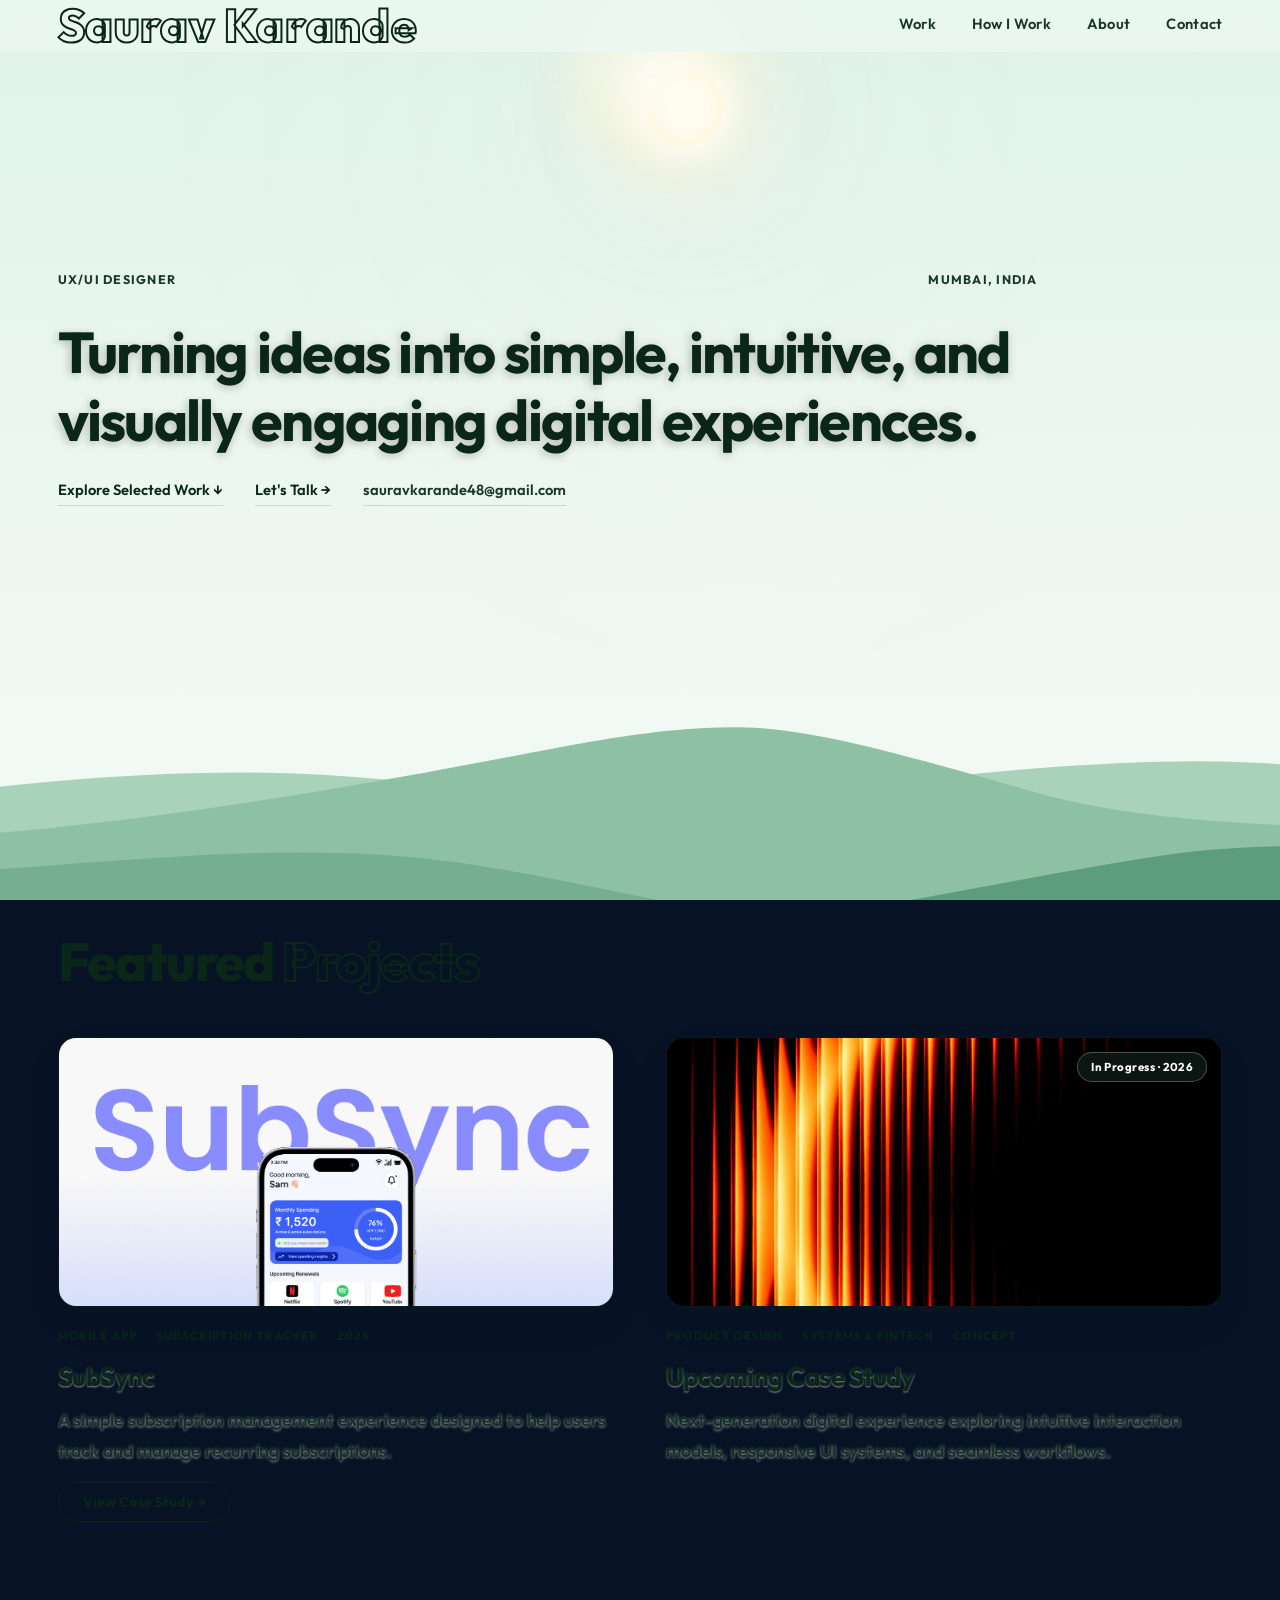
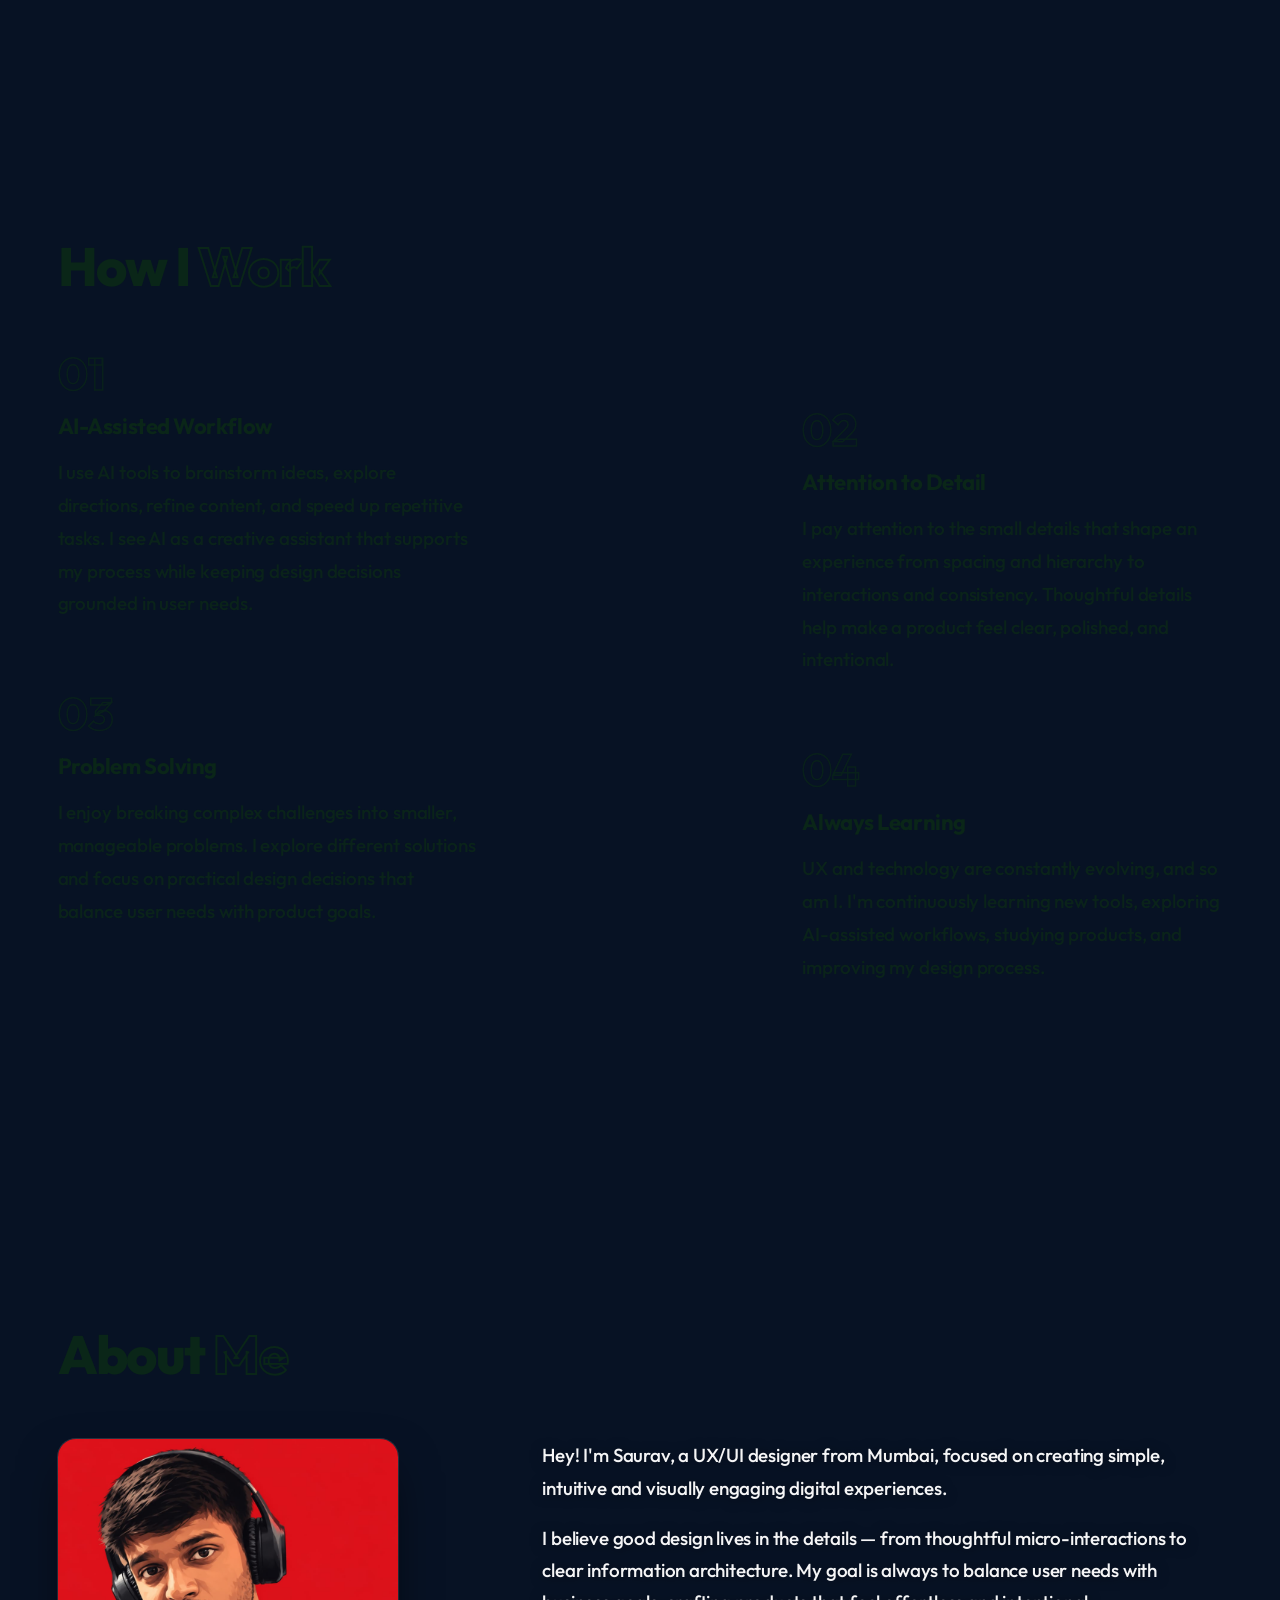
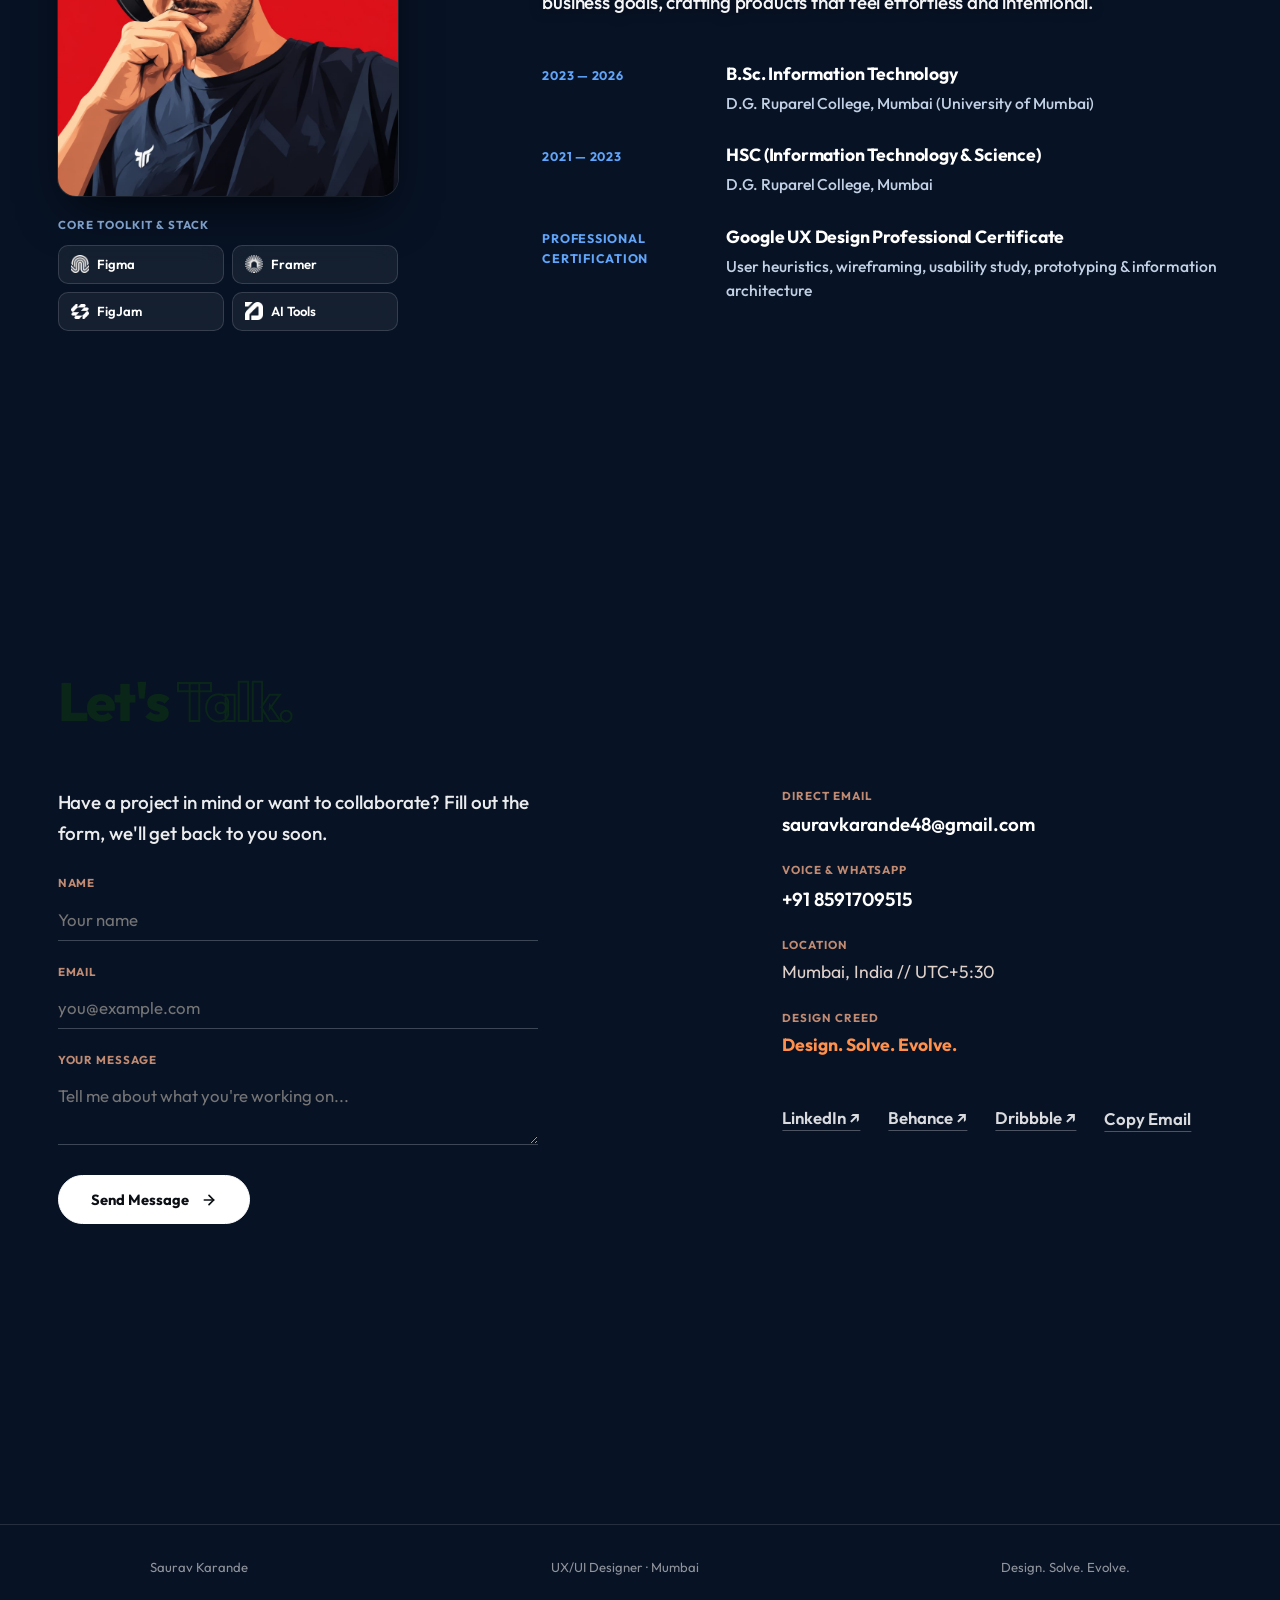
==== commit ed7cfa34: "Add draggable celestial sun with subtle directional lighting and mountain occlusion" ====
--- a/index.html
+++ b/index.html
@@ -29,8 +29,8 @@
       <canvas id="starsCanvas" class="stars-canvas"></canvas>
     </div>
 
-    <!-- The Celestial Sun (Expansive upper sky headroom) -->
-    <div class="celestial-sun-wrap" id="sunWrap">
+    <!-- The Celestial Sun (Expansive upper sky headroom - Draggable) -->
+    <div class="celestial-sun-wrap" id="sunWrap" title="Drag me across the sky" role="button" tabindex="0" aria-label="Celestial Sun (Draggable)">
       <div class="celestial-sun"></div>
       <div class="sun-corona"></div>
       <div class="sun-optical-flare" id="sunFlare"></div>
--- a/style.css
+++ b/style.css
@@ -143,15 +143,39 @@
   display: block;
 }
 
-/* The Celestial Sinking Sun (Expansive upper sky room) */
+/* The Celestial Sinking Sun (Interactive Draggable Celestial Element) */
 .celestial-sun-wrap {
   position: absolute;
   top: 70px;
   left: 56%;
   transform: translate3d(-50%, 0, 0);
-  pointer-events: none;
+  pointer-events: auto;
+  cursor: grab;
+  touch-action: none;
+  user-select: none;
+  -webkit-user-select: none;
   z-index: 1;
+  padding: 32px;
+  margin: -32px;
+  border-radius: 50%;
   will-change: transform, opacity;
+  outline: none;
+}
+
+.celestial-sun-wrap:hover {
+  cursor: grab;
+}
+
+.celestial-sun-wrap:active,
+.celestial-sun-wrap.dragging,
+body.sun-dragging .celestial-sun-wrap {
+  cursor: grabbing !important;
+}
+
+body.sun-dragging {
+  cursor: grabbing !important;
+  user-select: none !important;
+  -webkit-user-select: none !important;
 }
 
 .celestial-sun {
@@ -164,6 +188,17 @@
     0 0 28px 12px rgba(255, 255, 255, 0.95),
     0 0 70px 30px rgba(255, 246, 218, 0.5),
     0 0 110px 45px rgba(255, 238, 195, 0.25);
+  pointer-events: none;
+  transition: transform 0.22s cubic-bezier(0.2, 0.9, 0.3, 1), box-shadow 0.25s ease;
+}
+
+.celestial-sun-wrap:hover .celestial-sun {
+  transform: scale(1.04);
+}
+
+.celestial-sun-wrap:active .celestial-sun,
+.celestial-sun-wrap.dragging .celestial-sun {
+  transform: scale(0.96);
 }
 
 .sun-corona {
@@ -442,6 +477,34 @@
   max-width: 1480px;
   margin: 0 auto;
   padding: 0 clamp(24px, 4.5vw, 64px) 120px;
+  pointer-events: none;
+}
+
+/* Re-enable pointer events on all interactive items & readable text content */
+.exhibition-flow a,
+.exhibition-flow button,
+.exhibition-flow input,
+.exhibition-flow textarea,
+.exhibition-flow select,
+.exhibition-flow label,
+.exhibition-flow .project-card,
+.exhibition-flow .work-card,
+.exhibition-flow .timeline-entry,
+.exhibition-flow .unboxed-point,
+.exhibition-flow .direct-channel-item,
+.exhibition-flow .social-clean-link,
+.exhibition-flow .tool-pill,
+.exhibition-flow .stat-block,
+.exhibition-flow .direct-link,
+.exhibition-flow .btn-unboxed-submit,
+.exhibition-flow .nav-item,
+.exhibition-flow .monument-title,
+.exhibition-flow .hero-manifesto-lead,
+.exhibition-flow .spec-caps,
+.exhibition-flow .head-title,
+.exhibition-flow .about-manifesto,
+.exhibition-flow .lead-text {
+  pointer-events: auto;
 }
 
 
@@ -456,6 +519,7 @@
   padding-top: 170px;
   padding-bottom: 240px;
   max-width: 980px;
+  background: radial-gradient(circle 800px at var(--sun-x, 56%) var(--sun-y, 110px), rgba(255, 252, 238, 0.035) 0%, rgba(255, 245, 215, 0.01) 45%, transparent 75%);
 }
 
 .hero-identity-line {
@@ -485,7 +549,7 @@
   color: var(--text-hero-title);
   margin-bottom: 24px;
   text-shadow: var(--text-shadow-active);
-  transition: color 0.3s ease;
+  transition: color 0.3s ease, text-shadow 0.1s ease-out;
 }
 
 /* Explicitly NO colored words */
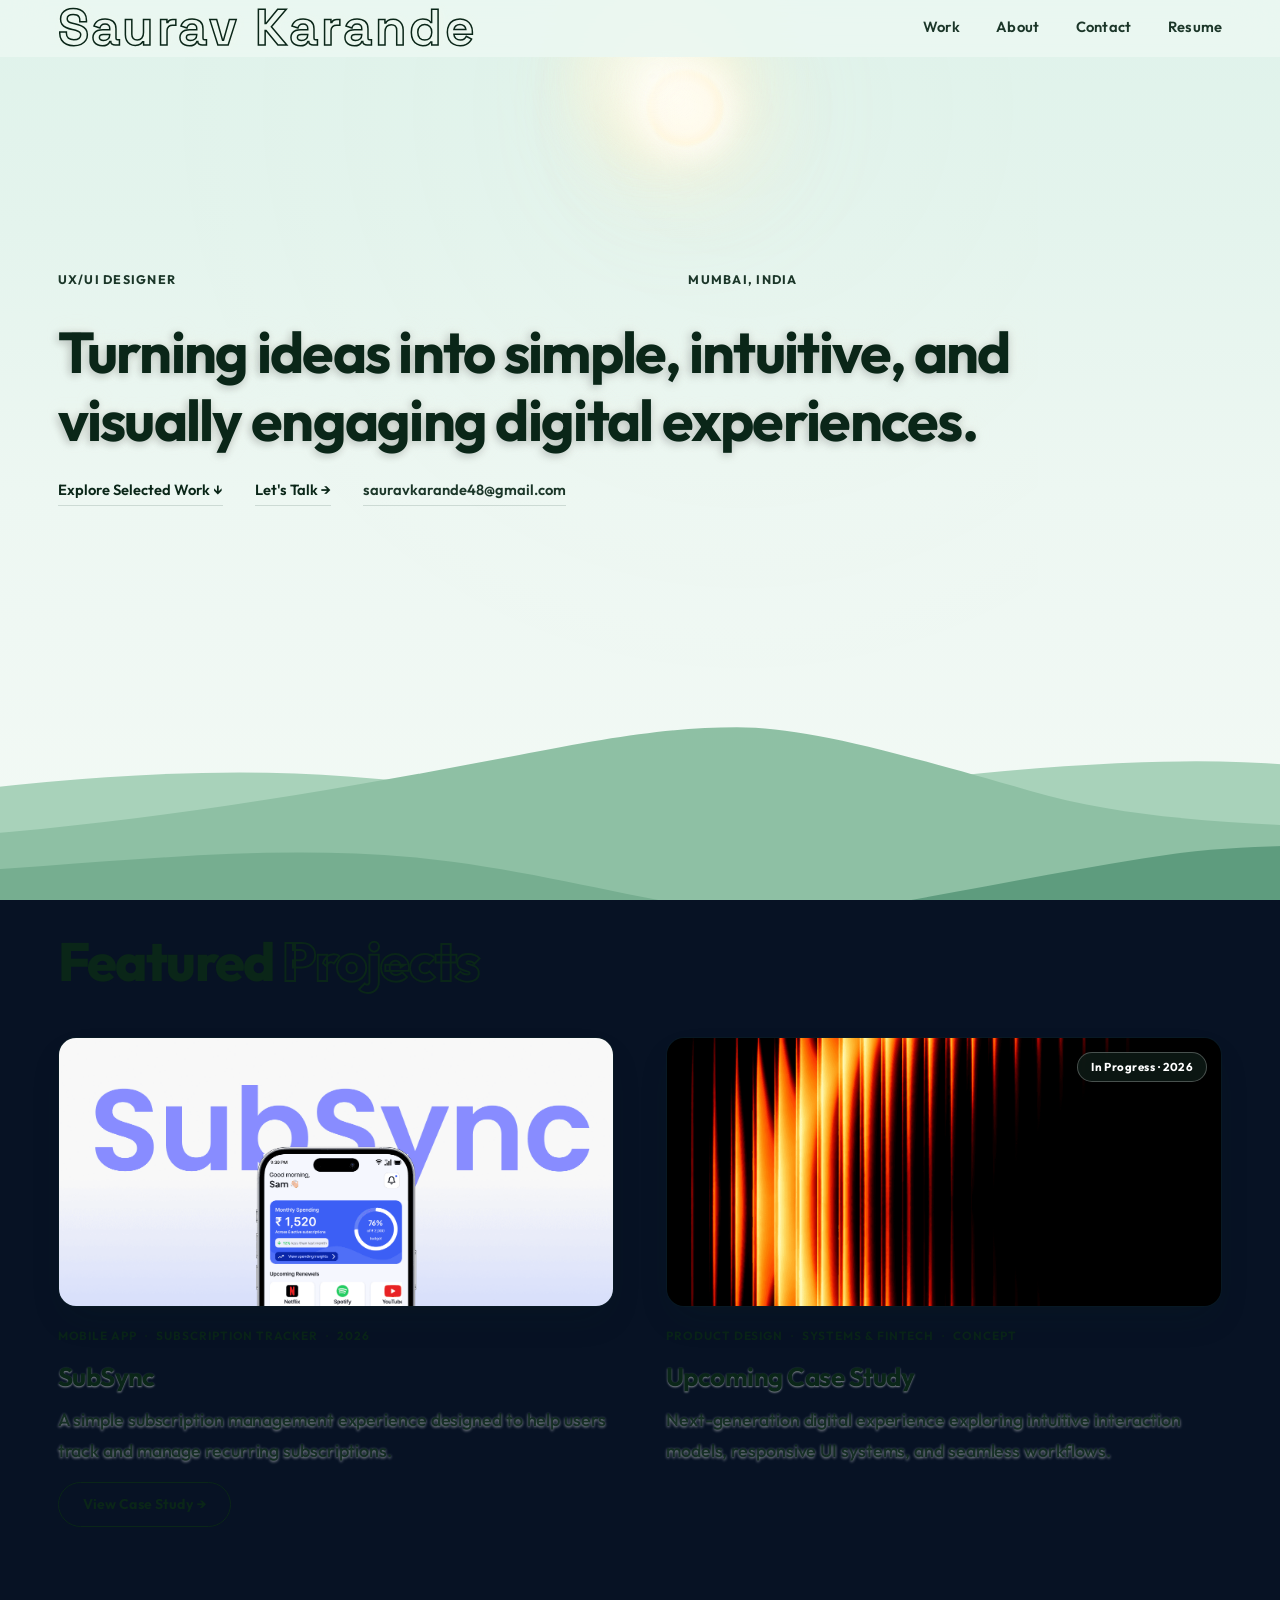
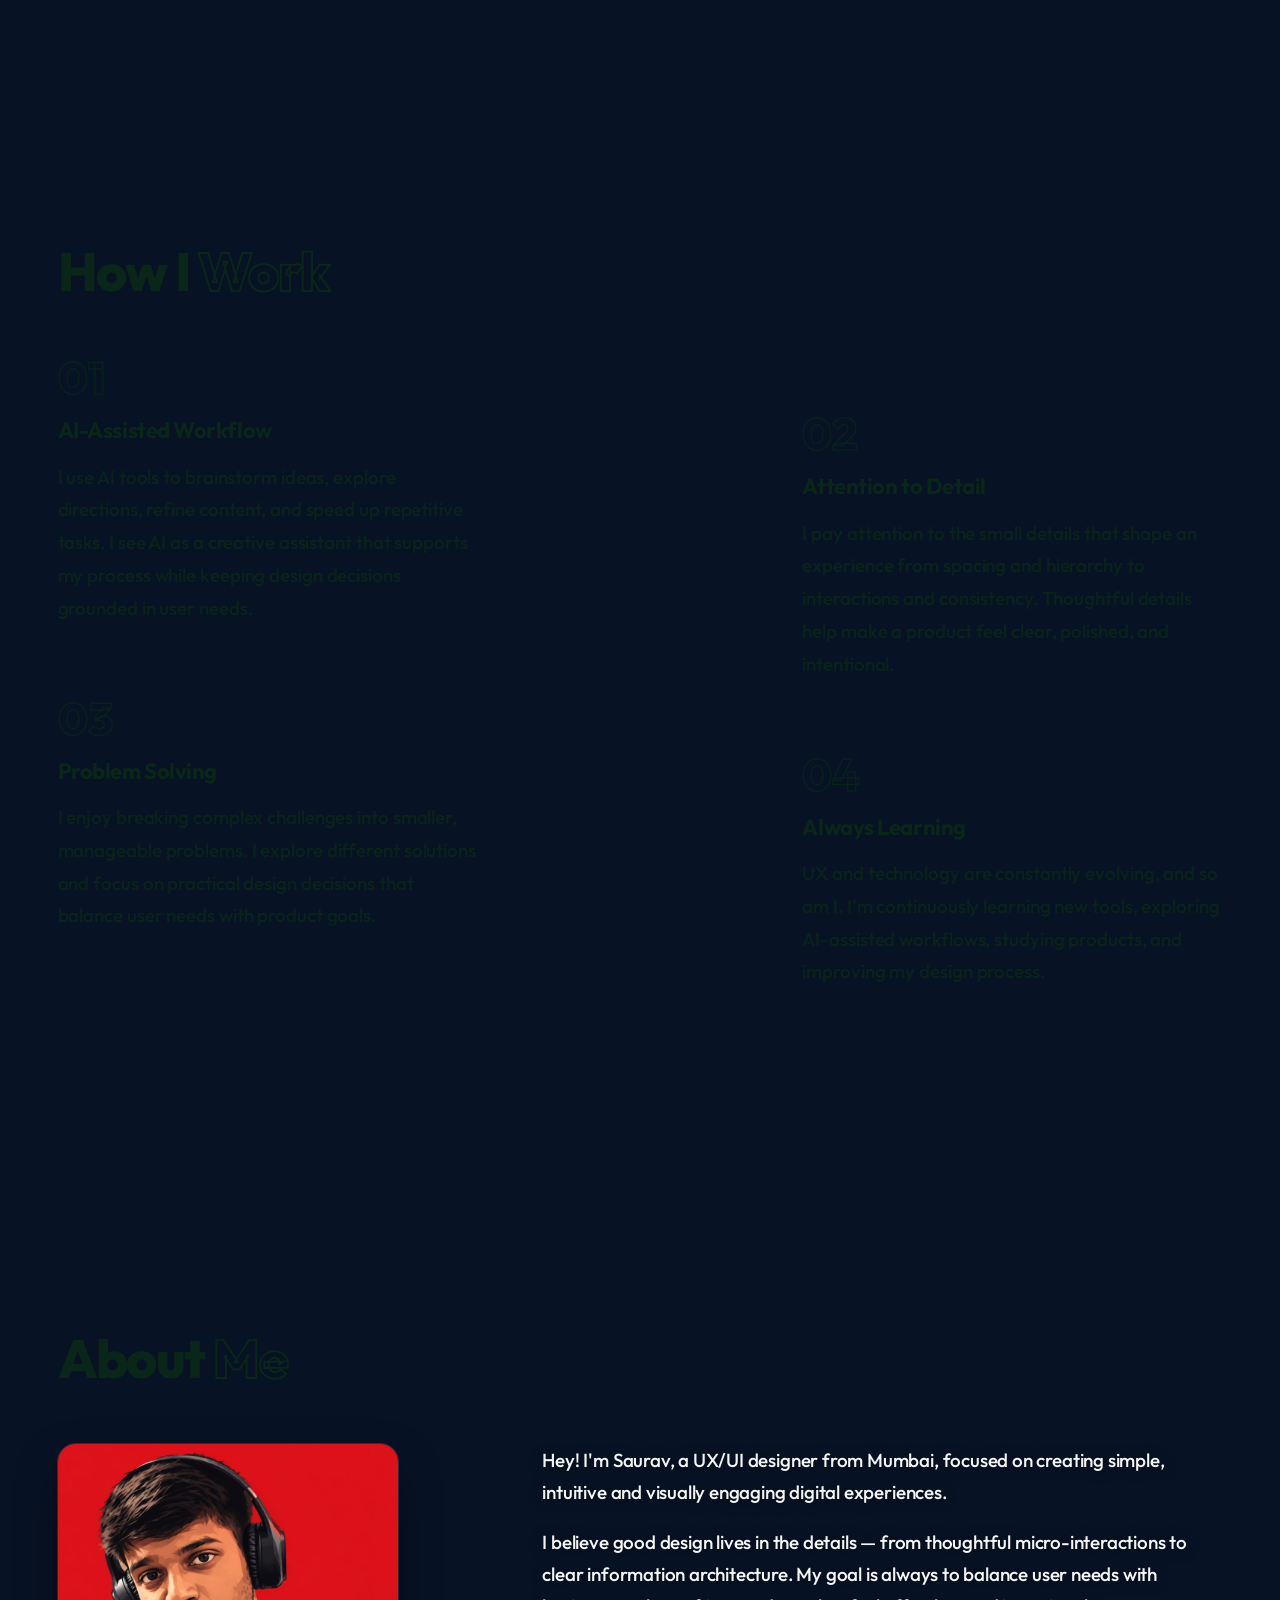
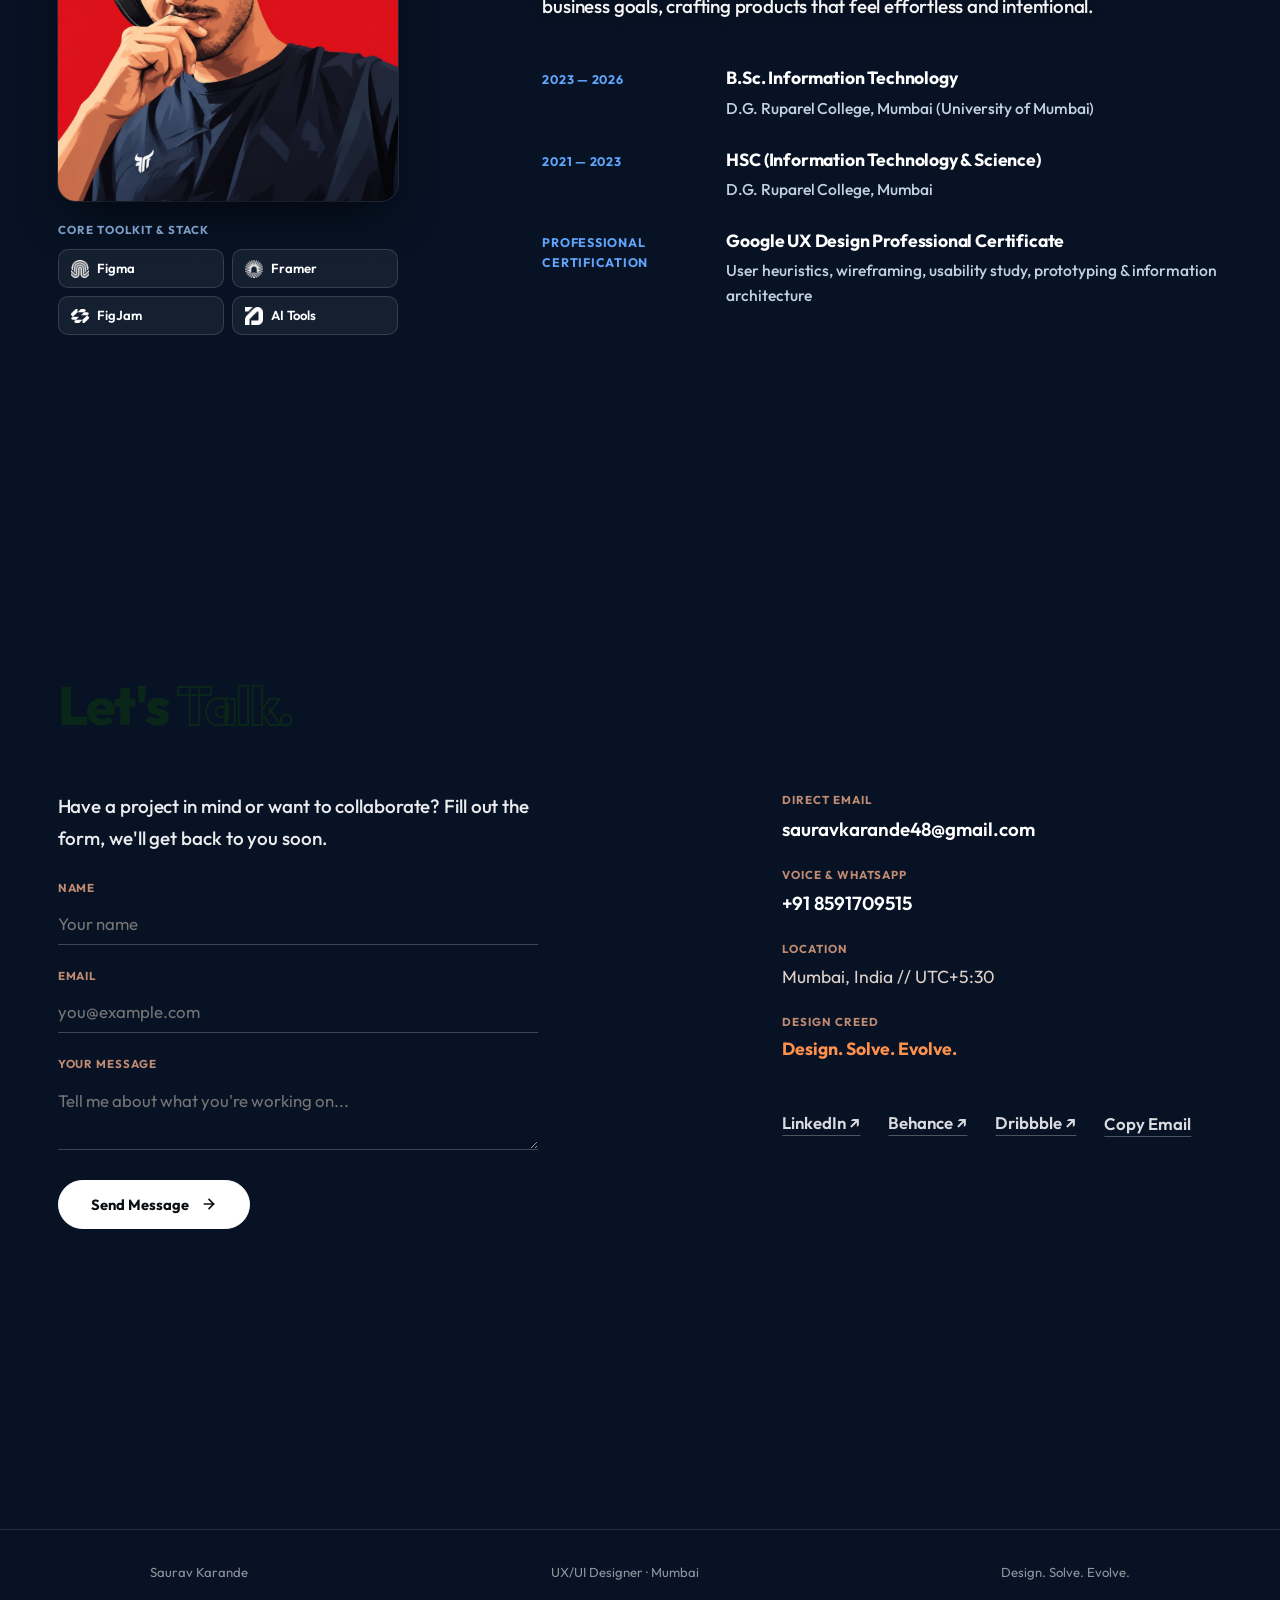
==== commit d1437f48: "Update navigation, add resume PDF, align hero identity line, and direct-link SubSync case study" ====
--- a/index.html
+++ b/index.html
@@ -10,7 +10,7 @@
   <link rel="icon" type="image/png" href="images/saurav_avatar_sq.png">
   <link rel="preconnect" href="https://fonts.googleapis.com">
   <link rel="preconnect" href="https://fonts.gstatic.com" crossorigin>
-  <link href="https://fonts.googleapis.com/css2?family=Outfit:wght@400;500;600;700;800&family=Plus+Jakarta+Sans:wght@400;500;600;700;800&display=swap" rel="stylesheet">
+  <link href="https://fonts.googleapis.com/css2?family=Outfit:wght@400;500;600;700;800&family=Plus+Jakarta+Sans:wght@400;500;600;700;800&family=Space+Grotesk:wght@600;700;800&display=swap" rel="stylesheet">
   
   <link rel="stylesheet" href="style.css">
 </head>
@@ -113,9 +113,9 @@
 
       <nav class="studio-nav">
         <a href="#work" class="nav-item">Work</a>
-        <a href="#how-i-work" class="nav-item">How I Work</a>
         <a href="#about" class="nav-item">About</a>
         <a href="#contact" class="nav-item">Contact</a>
+        <a href="Saurav_Karande_Resume.pdf" target="_blank" rel="noopener noreferrer" class="nav-item" id="navResumeBtn">Resume</a>
       </nav>
     </div>
   </header>
@@ -161,15 +161,15 @@
       <div class="projects-grid">
         <!-- PROJECT 01: SubSync -->
         <article class="project-showcase-card" id="project-subsync">
-          <div class="project-media-wrap" id="btnOpenSubsyncCard" role="button" tabindex="0" aria-label="Open SubSync Case Study">
+          <a href="https://www.behance.net/gallery/255339935/SubSync-Subscription-Management-Mobile-App?platform=direct" target="_blank" rel="noopener noreferrer" class="project-media-wrap" id="btnOpenSubsyncCard" aria-label="Open SubSync Case Study in a new tab">
             <img src="images/subsync_cover.png" alt="SubSync App Mockup" class="project-media-img" loading="lazy">
             <div class="project-media-overlay">
               <span class="media-hover-pill">
                 <span>View Case Study</span>
-                <svg width="14" height="14" viewBox="0 0 24 24" fill="none" stroke="currentColor" stroke-width="2.5" stroke-linecap="round" stroke-linejoin="round"><path d="M5 12h14"/><path d="m12 5 7 7-7 7"/></svg>
+                <svg width="14" height="14" viewBox="0 0 24 24" fill="none" stroke="currentColor" stroke-width="2.5" stroke-linecap="round" stroke-linejoin="round"><path d="M7 17L17 7"/><path d="M7 7h10v10"/></svg>
               </span>
             </div>
-          </div>
+          </a>
 
           <div class="project-meta-row">
             <div class="project-tag-list">
@@ -182,9 +182,9 @@
               A simple subscription management experience designed to help users track and manage recurring subscriptions.
             </p>
             <div class="project-action-col">
-              <button class="btn-clean-casestudy" id="btnOpenSubsyncModal" type="button">
+              <a href="https://www.behance.net/gallery/255339935/SubSync-Subscription-Management-Mobile-App?platform=direct" target="_blank" rel="noopener noreferrer" class="btn-clean-casestudy" id="btnOpenSubsyncModal">
                 View Case Study &rarr;
-              </button>
+              </a>
             </div>
           </div>
         </article>
@@ -430,28 +430,6 @@
   </main>
 
 
-  <!-- =========================================================================
-       CLEAN FULL-RES CASE STUDY MODAL LIGHTBOX (SUBSYNC)
-       ========================================================================= -->
-  <div class="case-modal" id="subsyncModal" role="dialog" aria-modal="true" aria-label="SubSync Case Study Slides">
-    <div class="modal-dialog">
-      <div class="modal-header">
-        <div class="modal-title-group">
-          <h4 class="modal-title">SubSync Case Study</h4>
-          <span class="modal-counter" id="modalSlideCounter">Board 1 of 6</span>
-        </div>
-        <button class="modal-close-btn" id="modalCloseBtn" aria-label="Close dialog">&times;</button>
-      </div>
-      <div class="modal-body" id="modalBody">
-        <img src="images/subsync_overview.png" alt="SubSync Case Study Board" class="modal-slide-img" id="modalSlideImg">
-      </div>
-      <div class="modal-footer">
-        <button class="modal-nav-btn" id="btnModalPrev" type="button">&larr; Previous</button>
-        <span class="modal-caption" id="modalSlideCaption">Project Overview</span>
-        <button class="modal-nav-btn" id="btnModalNext" type="button">Next &rarr;</button>
-      </div>
-    </div>
-  </div>
 
 
   <!-- =========================================================================
--- a/style.css
+++ b/style.css
@@ -391,24 +391,25 @@
 }
 
 .mark-name {
-  font-family: var(--font-sans);
-  font-size: clamp(2.45rem, 3.6vw, 3.25rem);
-  font-weight: 800;
-  -webkit-text-stroke: 2px var(--text-hero-title);
+  font-family: 'Space Grotesk', var(--font-sans);
+  font-size: clamp(2.7rem, 4.0vw, 3.6rem);
+  font-weight: 700;
+  -webkit-text-stroke: 1.5px var(--text-hero-title);
   color: transparent;
-  letter-spacing: 0.015em;
+  letter-spacing: 0.045em;
   line-height: 0.95;
   display: inline-block;
   text-shadow: none;
-  transition: -webkit-text-stroke 0.3s ease, color 0.25s ease;
+  transition: -webkit-text-stroke 0.3s ease, color 0.25s ease, opacity 0.2s ease;
 }
 
 body.dark-strata .mark-name {
-  font-size: clamp(2.45rem, 3.6vw, 3.25rem);
-  font-weight: 800;
-  -webkit-text-stroke: 2px #ffffff;
+  font-family: 'Space Grotesk', var(--font-sans);
+  font-size: clamp(2.7rem, 4.0vw, 3.6rem);
+  font-weight: 700;
+  -webkit-text-stroke: 1.5px #ffffff;
   color: transparent;
-  letter-spacing: 0.015em;
+  letter-spacing: 0.045em;
   line-height: 0.95;
   text-shadow: none;
 }
@@ -480,7 +481,7 @@
   pointer-events: none;
 }
 
-/* Re-enable pointer events on all interactive items & readable text content */
+/* Re-enable pointer events ONLY on actual interactive controls */
 .exhibition-flow a,
 .exhibition-flow button,
 .exhibition-flow input,
@@ -497,13 +498,7 @@
 .exhibition-flow .stat-block,
 .exhibition-flow .direct-link,
 .exhibition-flow .btn-unboxed-submit,
-.exhibition-flow .nav-item,
-.exhibition-flow .monument-title,
-.exhibition-flow .hero-manifesto-lead,
-.exhibition-flow .spec-caps,
-.exhibition-flow .head-title,
-.exhibition-flow .about-manifesto,
-.exhibition-flow .lead-text {
+.exhibition-flow .nav-item {
   pointer-events: auto;
 }
 
@@ -525,7 +520,9 @@
 .hero-identity-line {
   display: flex;
   justify-content: space-between;
-  align-items: baseline;
+  align-items: center;
+  width: 100%;
+  max-width: 740px;
   margin-bottom: 28px;
   text-shadow: var(--text-shadow-active);
 }
@@ -541,6 +538,7 @@
 }
 
 .monument-title {
+  max-width: 980px;
   font-family: var(--font-sans);
   font-size: clamp(2.4rem, 4.5vw, 3.8rem);
   font-weight: 700;
@@ -1307,132 +1305,7 @@
   box-shadow: 0 8px 20px rgba(0, 0, 0, 0.4);
 }
 
-.case-modal {
-  position: fixed;
-  inset: 0;
-  background: rgba(4, 6, 9, 0.94);
-  backdrop-filter: blur(24px);
-  -webkit-backdrop-filter: blur(24px);
-  z-index: 1000;
-  display: flex;
-  align-items: center;
-  justify-content: center;
-  padding: 24px;
-  opacity: 0;
-  pointer-events: none;
-  transition: opacity 0.25s ease;
-}
-
-.case-modal.active {
-  opacity: 1;
-  pointer-events: auto;
-}
-
-.modal-dialog {
-  max-width: 1020px;
-  width: 100%;
-  max-height: 92vh;
-  background: linear-gradient(180deg, #102448 0%, #0a1630 100%);
-  border: 1px solid rgba(110, 180, 255, 0.32);
-  border-radius: 18px;
-  overflow: hidden;
-  display: flex;
-  flex-direction: column;
-  box-shadow: 0 30px 90px rgba(0, 0, 0, 0.85), 0 0 50px rgba(40, 110, 240, 0.2);
-}
-
-.modal-header {
-  display: flex;
-  justify-content: space-between;
-  align-items: center;
-  padding: 14px 22px;
-  background: rgba(18, 38, 76, 0.95);
-  border-bottom: 1px solid rgba(100, 175, 255, 0.2);
-}
-
-.modal-title-group {
-  display: flex;
-  align-items: baseline;
-  gap: 12px;
-}
-
-.modal-title {
-  font-family: var(--font-serif);
-  font-size: 1.4rem;
-  color: #ffffff;
-}
-
-.modal-counter {
-  font-family: var(--font-syne);
-  font-size: 0.74rem;
-  font-weight: 700;
-  color: rgba(255, 255, 255, 0.55);
-}
-
-.modal-close-btn {
-  background: rgba(255, 255, 255, 0.08);
-  border: 1px solid rgba(255, 255, 255, 0.15);
-  color: #ffffff;
-  width: 32px;
-  height: 32px;
-  border-radius: 50%;
-  display: flex;
-  align-items: center;
-  justify-content: center;
-  cursor: pointer;
-  transition: all 0.2s ease;
-  font-size: 1.2rem;
-  line-height: 1;
-}
-
-.modal-close-btn:hover {
-  background: #ffffff;
-  color: #0b0f14;
-}
-
-.modal-body {
-  overflow-y: auto;
-  max-height: calc(92vh - 120px);
-  padding: 20px;
-  background: #071224;
-  display: flex;
-  justify-content: center;
-  align-items: flex-start;
-}
-
-.modal-slide-img {
-  max-width: 100%;
-  height: auto;
-  border-radius: 10px;
-  box-shadow: 0 10px 30px rgba(0, 0, 0, 0.6);
-}
-
-.modal-footer {
-  display: flex;
-  justify-content: space-between;
-  align-items: center;
-  padding: 12px 22px;
-  background: rgba(14, 28, 58, 0.95);
-  border-top: 1px solid rgba(100, 175, 255, 0.18);
-}
-
-.modal-nav-btn {
-  background: rgba(25, 55, 110, 0.45);
-  border: 1px solid rgba(100, 175, 255, 0.28);
-  color: #ffffff;
-  padding: 7px 18px;
-  border-radius: 9999px;
-  font-family: var(--font-sans);
-  font-size: 0.8rem;
-  font-weight: 600;
-  cursor: pointer;
-  transition: all 0.2s ease;
-}
-
-.modal-nav-btn:hover {
-  background: #ffffff;
-  color: #0b0f14;
-}
+
 
 /* ==========================================================================
    DISPLAY OUTLINE TYPOGRAPHY UTILITIES
@@ -1974,6 +1847,9 @@
   border-radius: 18px;
   overflow: hidden;
   position: relative;
+  display: block;
+  text-decoration: none;
+  color: inherit;
   background: rgba(20, 56, 40, 0.08);
   border: 1px solid rgba(20, 56, 40, 0.14);
   box-shadow: 0 16px 36px -10px rgba(10, 40, 25, 0.18);
@@ -2144,6 +2020,7 @@
   background: transparent;
   border: 1.5px solid var(--text-hero-title);
   color: var(--text-hero-title);
+  text-decoration: none;
   font-family: var(--font-sans);
   font-size: 0.88rem;
   font-weight: 700;
